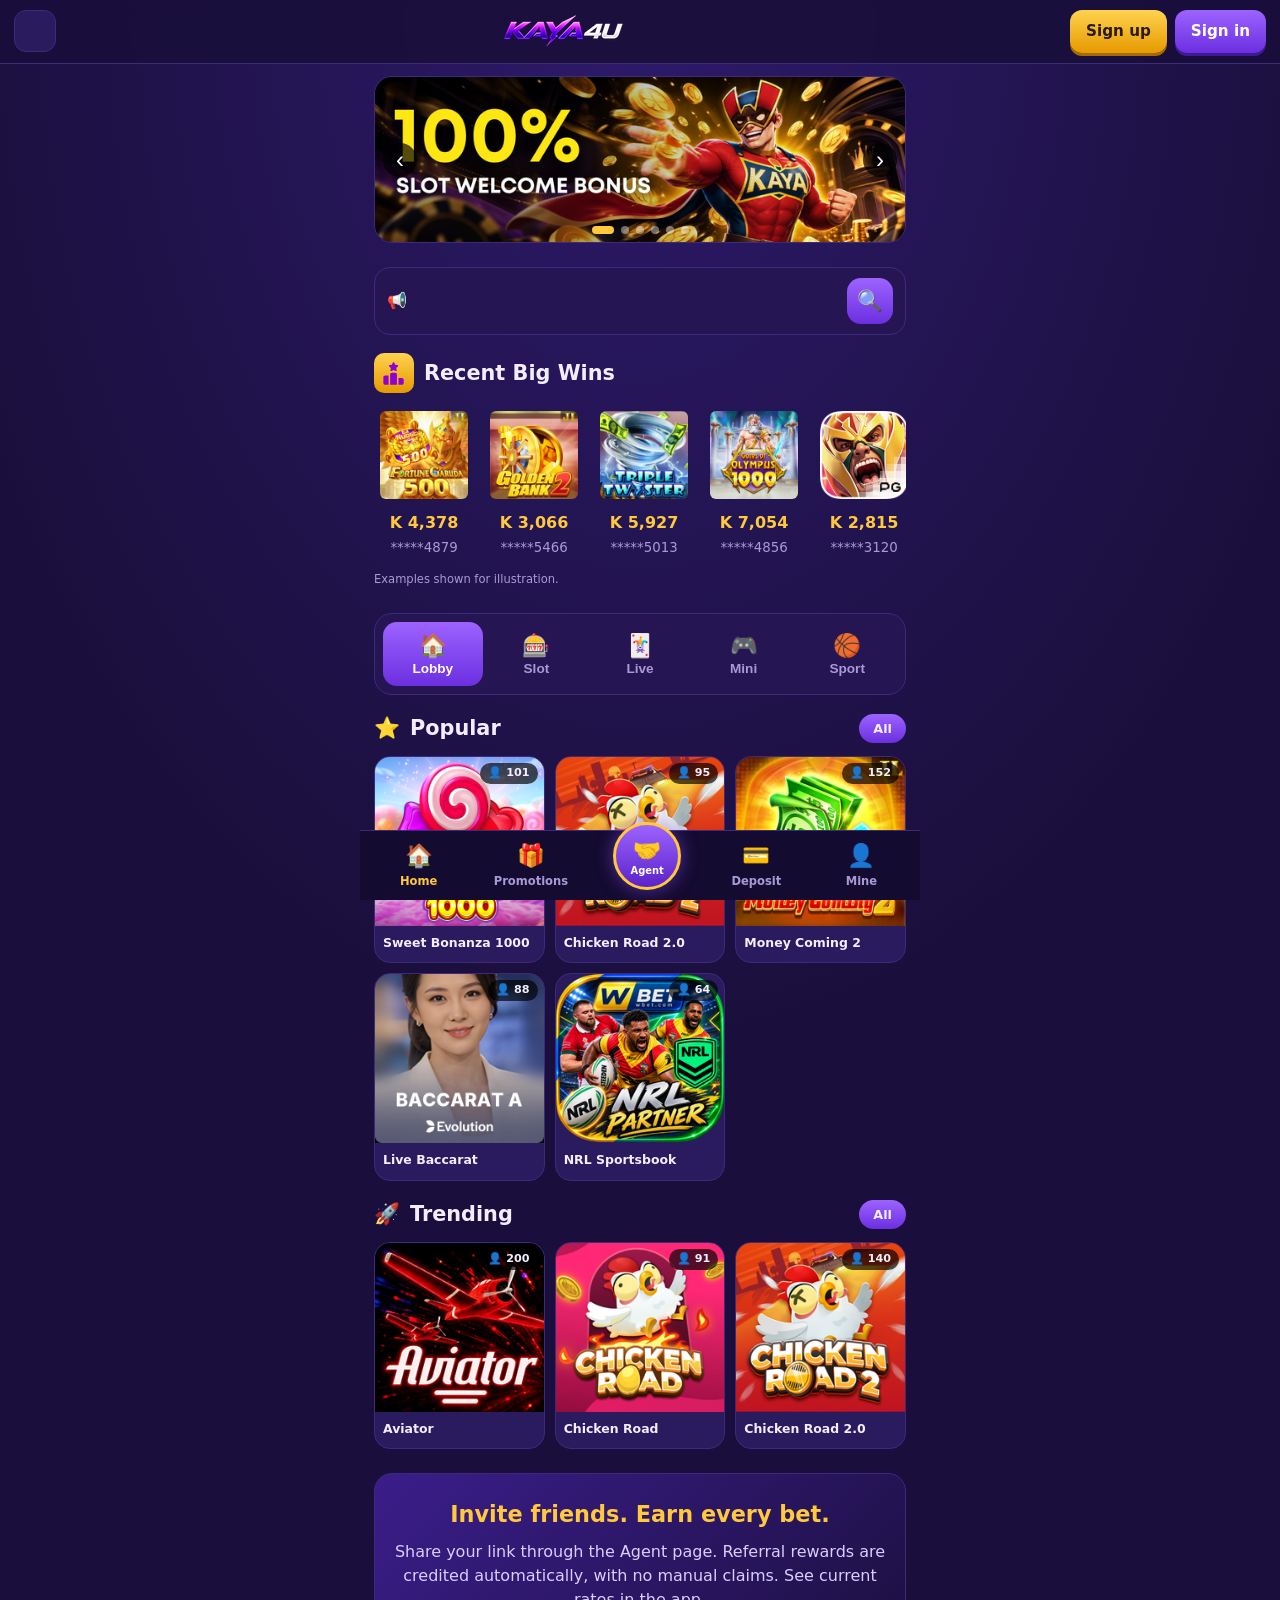
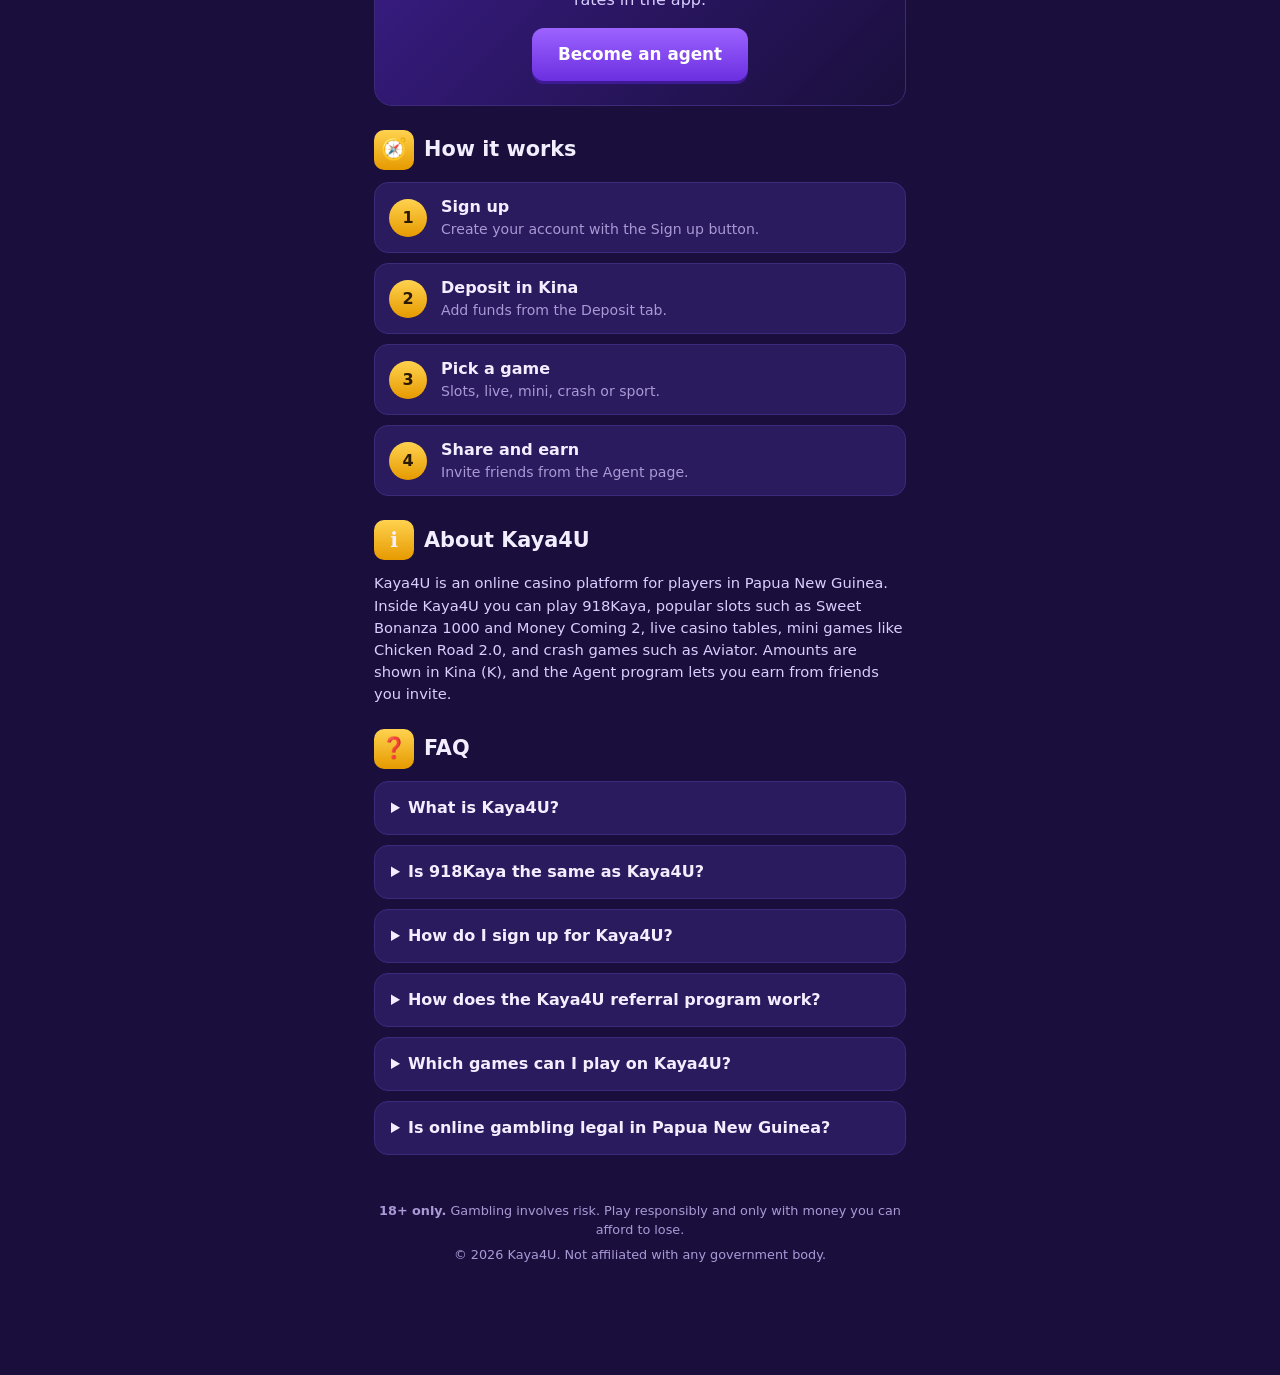
==== index.html @ 08c1caa0 "Set production domain and real sign-up/sign-in links Co-Authored-By: Claude Sonnet 5.5 <noreply@anth" ====
<!DOCTYPE html>
<html lang="en">
<head>
<meta charset="utf-8">
<meta name="viewport" content="width=device-width, initial-scale=1">
<title>Kaya4U PNG Online Casino | 918Kaya, Slots &amp; Casino Games</title>
<meta name="description" content="Kaya4U is an online casino platform for Papua New Guinea players. Play 918Kaya, slots, live casino, mini and crash games in Kina (K). Sign up in minutes and earn from referrals.">
<meta name="keywords" content="Kaya4U, Papua New Guinea online casino, PNG casino, online slots PNG, Kina casino, Aviator, Chicken Road">
<meta name="robots" content="index, follow, max-image-preview:large">
<meta name="theme-color" content="#1a0f3c">
<link rel="canonical" href="https://www.kaya4u.app/">
<link rel="icon" href="images/favicon.svg" type="image/svg+xml">

<meta property="og:type" content="website">
<meta property="og:site_name" content="Kaya4U">
<meta property="og:title" content="Kaya4U PNG Online Casino | 918Kaya, Slots &amp; Casino Games">
<meta property="og:description" content="Slots, live casino, mini and crash games in Kina. Sign up in minutes.">
<meta property="og:url" content="https://www.kaya4u.app/">
<meta property="og:image" content="https://www.kaya4u.app/images/og.png">
<meta name="twitter:card" content="summary_large_image">

<link rel="preload" href="css/style.css" as="style">
<link rel="stylesheet" href="css/style.css">

<script type="application/ld+json">
{
  "@context": "https://schema.org",
  "@graph": [
    {
      "@type": "Organization",
      "@id": "https://www.kaya4u.app/#org",
      "name": "Kaya4U",
      "url": "https://www.kaya4u.app/",
      "logo": "https://www.kaya4u.app/images/logo.png"
    },
    {
      "@type": "WebSite",
      "@id": "https://www.kaya4u.app/#website",
      "url": "https://www.kaya4u.app/",
      "name": "Kaya4U",
      "inLanguage": "en-PG",
      "publisher": { "@id": "https://www.kaya4u.app/#org" }
    },
    {
      "@type": "FAQPage",
      "mainEntity": [
        {
          "@type": "Question",
          "name": "What is Kaya4U?",
          "acceptedAnswer": { "@type": "Answer", "text": "Kaya4U is an online casino for players in Papua New Guinea, with slots, live casino, mini games and crash games, with amounts shown in Kina (K)." }
        },
        {
          "@type": "Question",
          "name": "Is 918Kaya the same as Kaya4U?",
          "acceptedAnswer": { "@type": "Answer", "text": "No. Kaya4U is the platform, and 918Kaya is one of the games you can play inside it, alongside slots, live casino, mini games and crash games." }
        },
        {
          "@type": "Question",
          "name": "How do I sign up for Kaya4U?",
          "acceptedAnswer": { "@type": "Answer", "text": "Tap the Sign up button, complete the short registration form and log in. You can then browse the lobby and start playing." }
        },
        {
          "@type": "Question",
          "name": "How does the Kaya4U referral program work?",
          "acceptedAnswer": { "@type": "Answer", "text": "Kaya4U's Agent program credits you a percentage of your friends' bets automatically. Check the Agent page in the app for the current rates." }
        },
        {
          "@type": "Question",
          "name": "Which games can I play on Kaya4U?",
          "acceptedAnswer": { "@type": "Answer", "text": "Popular titles include Sweet Bonanza 1000, Chicken Road 2.0, Money Coming 2 and Aviator, plus live casino, mini games and sports." }
        },
        {
          "@type": "Question",
          "name": "Is online gambling legal in Papua New Guinea?",
          "acceptedAnswer": { "@type": "Answer", "text": "Papua New Guinea has no domestic licensing regime for online casinos. Check your local rules, you must be 18 or over, and gamble responsibly." }
        }
      ]
    }
  ]
}
</script>
</head>
<body>

<header class="topbar">
  <button class="menu-btn" id="menu-btn" aria-label="Open menu" aria-expanded="false" aria-controls="nav">
    <span></span><span></span><span></span>
  </button>
  <a class="logo" href="/" aria-label="Kaya4U home"><img src="images/logo.png" alt="Kaya4U" width="120" height="32"></a>
  <div class="auth">
    <a class="btn btn-gold" href="https://kaya4u.com/register" rel="nofollow noopener" data-cta="signup-header">Sign up</a>
    <a class="btn btn-purple" href="https://kaya4u.com/login" rel="nofollow noopener" data-cta="login-header">Sign in</a>
  </div>
  <nav class="nav" id="nav" hidden>
    <a href="#games">Games</a>
    <a href="#wins">Big wins</a>
    <a href="#how">How it works</a>
    <a href="#agent">Agent</a>
    <a href="#faq">FAQ</a>
  </nav>
</header>

<main class="wrap">

  <section class="slider" id="slider" aria-roledescription="carousel" aria-label="Promotions">
    <div class="slides" id="slides">
      <a class="slide" href="https://kaya4u.com/register" rel="nofollow noopener" data-cta="banner-welcome" aria-roledescription="slide"><img src="images/banners/slot-welcome-bonus.png" alt="100% slot welcome bonus" width="640" height="200"></a>
      <a class="slide" href="https://kaya4u.com/register" rel="nofollow noopener" data-cta="banner-referral" aria-roledescription="slide"><img src="images/banners/they-play-you-earn.png" alt="They play, you earn: 1% from your friends plus 0.5% from their friends" width="640" height="200" loading="lazy"></a>
      <a class="slide" href="https://kaya4u.com/register" rel="nofollow noopener" data-cta="banner-leaderboard" aria-roledescription="slide"><img src="images/banners/referral-leaderboard.png" alt="Top referral leaderboard, win up to K8,888" width="640" height="200" loading="lazy"></a>
      <a class="slide" href="https://kaya4u.com/register" rel="nofollow noopener" data-cta="banner-vip-salary" aria-roledescription="slide"><img src="images/banners/vip-salary.png" alt="VIP monthly salary up to K4,800" width="640" height="200" loading="lazy"></a>
      <a class="slide" href="https://kaya4u.com/register" rel="nofollow noopener" data-cta="banner-daily" aria-roledescription="slide"><img src="images/banners/daily-bet-challenge.png" alt="Daily bet challenge, cash rewards up to K75" width="640" height="200" loading="lazy"></a>
      <a class="slide" href="https://kaya4u.com/register" rel="nofollow noopener" data-cta="banner-vip-levelup" aria-roledescription="slide"><img src="images/banners/vip-level-up-bonus.png" alt="VIP level-up bonus up to K8,000" width="640" height="200" loading="lazy"></a>
    </div>
    <button class="sl-btn prev" id="sl-prev" aria-label="Previous slide">‹</button>
    <button class="sl-btn next" id="sl-next" aria-label="Next slide">›</button>
    <div class="dots" id="dots"></div>
  </section>

  <div class="intro sr-only">
    <h1 id="h1">Kaya4U: Papua New Guinea Online Casino</h1>
    <p>Slots, live casino, mini and crash games, all in Kina. Invite friends and earn from their bets automatically.</p>
  </div>

  <div class="ticker" role="status" aria-live="off">
    <span class="ticker-ico" aria-hidden="true">📢</span>
    <div class="ticker-track"><span>LAUNCH SPECIAL: REGISTER NOW &nbsp;•&nbsp; PLAY SLOTS, LIVE &amp; CRASH GAMES IN KINA &nbsp;•&nbsp; INVITE FRIENDS AND EARN &nbsp;•&nbsp;</span></div>
    <a class="search-btn" href="#games" aria-label="Browse games">🔍</a>
  </div>

  <section id="wins" aria-labelledby="wins-h">
    <h2 id="wins-h" class="sec-title"><span class="sec-ico"><img src="images/icon-wins.svg" alt="" width="26" height="26"></span> Recent Big Wins</h2>
    <div class="wins-wrap"><ul class="wins" id="wins-list">
      <li class="win"><img class="tile" src="images/games/fortune-garuda-500.png" alt="Fortune Garuda 500 slot" width="100" height="100" loading="lazy"><strong>K 4,378</strong><small>*****4879</small></li>
      <li class="win"><img class="tile" src="images/games/golden-bank-2.png" alt="Golden Bank 2 slot" width="100" height="100" loading="lazy"><strong>K 3,066</strong><small>*****5466</small></li>
      <li class="win"><img class="tile" src="images/games/triple-twister.png" alt="Triple Twister slot" width="100" height="100" loading="lazy"><strong>K 5,927</strong><small>*****5013</small></li>
      <li class="win"><img class="tile" src="images/games/gates-of-olympus-1000.png" alt="Gates of Olympus 1000 slot" width="100" height="100" loading="lazy"><strong>K 7,054</strong><small>*****4856</small></li>
      <li class="win"><img class="tile" src="images/games/pg-warrior.png" alt="PG Soft slot game" width="100" height="100" loading="lazy"><strong>K 2,815</strong><small>*****3120</small></li>
      <li class="win"><img class="tile" src="images/games/lucy.png" alt="Lucy slot game" width="100" height="100" loading="lazy"><strong>K 6,240</strong><small>*****7741</small></li>
      <li class="win"><img class="tile" src="images/games/pg-champion.png" alt="PG Soft champion slot game" width="100" height="100" loading="lazy"><strong>K 3,590</strong><small>*****2208</small></li>
      <li class="win"><img class="tile" src="images/games/lucky-elephant.png" alt="Lucky Elephant slot" width="100" height="100" loading="lazy"><strong>K 8,112</strong><small>*****6395</small></li>
      <li class="win"><img class="tile" src="images/games/zeus.jpg" alt="Ze Zeus slot" width="100" height="100" loading="lazy"><strong>K 4,967</strong><small>*****1584</small></li>
    </ul></div>
    <p class="note">Examples shown for illustration.</p>
  </section>

  <section id="games" aria-labelledby="games-h">
    <h2 id="games-h" class="sr-only">Casino games</h2>
    <div class="tabs" role="tablist" aria-label="Game categories">
      <button class="tab active" role="tab" aria-selected="true" data-cat="all"><i>🏠</i>Lobby</button>
      <button class="tab" role="tab" aria-selected="false" data-cat="slot"><i>🎰</i>Slot</button>
      <button class="tab" role="tab" aria-selected="false" data-cat="live"><i>🃏</i>Live</button>
      <button class="tab" role="tab" aria-selected="false" data-cat="mini"><i>🎮</i>Mini</button>
      <button class="tab" role="tab" aria-selected="false" data-cat="sport"><i>🏀</i>Sport</button>
    </div>

    <h3 class="sec-title"><span class="sec-ico">⭐</span> Popular <a class="pill" href="https://kaya4u.com/register" rel="nofollow noopener">All</a></h3>
    <div class="cards">
      <article class="card" data-cat="slot"><div class="art"><img src="images/games/sweet-bonanza-1000.png" alt="Sweet Bonanza 1000 slot" width="200" height="200" loading="lazy"><em>👤 101</em></div><h4>Sweet Bonanza 1000</h4></article>
      <article class="card" data-cat="mini"><div class="art"><img src="images/games/chicken-road-2.png" alt="Chicken Road 2.0 game" width="200" height="200" loading="lazy"><em>👤 95</em></div><h4>Chicken Road 2.0</h4></article>
      <article class="card" data-cat="slot"><div class="art"><img src="images/games/money-coming-2.png" alt="Money Coming 2 slot" width="200" height="200" loading="lazy"><em>👤 152</em></div><h4>Money Coming 2</h4></article>
      <article class="card" data-cat="live"><div class="art"><img class="top" src="images/games/live-baccarat.webp" alt="Live Baccarat by Evolution" width="400" height="534" loading="lazy"><em>👤 88</em></div><h4>Live Baccarat</h4></article>
      <article class="card" data-cat="sport"><div class="art"><img src="images/games/nrl-partner.png" alt="NRL Partner sportsbook" width="200" height="200" loading="lazy"><em>👤 64</em></div><h4>NRL Sportsbook</h4></article>
    </div>

    <h3 class="sec-title"><span class="sec-ico">🚀</span> Trending <a class="pill" href="https://kaya4u.com/register" rel="nofollow noopener">All</a></h3>
    <div class="cards">
      <article class="card" data-cat="mini"><div class="art"><img src="images/games/aviator.png" alt="Aviator crash game" width="200" height="200" loading="lazy"><em>👤 200</em></div><h4>Aviator</h4></article>
      <article class="card" data-cat="mini"><div class="art"><img src="images/games/chicken-road.png" alt="Chicken Road game" width="200" height="200" loading="lazy"><em>👤 91</em></div><h4>Chicken Road</h4></article>
      <article class="card" data-cat="mini"><div class="art"><img src="images/games/chicken-road-2.png" alt="Chicken Road 2.0 game" width="200" height="200" loading="lazy"><em>👤 140</em></div><h4>Chicken Road 2.0</h4></article>
    </div>
  </section>

  <section id="agent" class="agent" aria-labelledby="agent-h">
    <h2 id="agent-h">Invite friends. Earn every bet.</h2>
    <p>Share your link through the Agent page. Referral rewards are credited automatically, with no manual claims. See current rates in the app.</p>
    <a class="btn btn-purple btn-lg" href="https://kaya4u.com/register" rel="nofollow noopener" data-cta="signup-agent">Become an agent</a>
  </section>

  <section id="how" aria-labelledby="how-h">
    <h2 id="how-h" class="sec-title"><span class="sec-ico">🧭</span> How it works</h2>
    <ol class="steps">
      <li><span>1</span><div><h3>Sign up</h3><p>Create your account with the Sign up button.</p></div></li>
      <li><span>2</span><div><h3>Deposit in Kina</h3><p>Add funds from the Deposit tab.</p></div></li>
      <li><span>3</span><div><h3>Pick a game</h3><p>Slots, live, mini, crash or sport.</p></div></li>
      <li><span>4</span><div><h3>Share and earn</h3><p>Invite friends from the Agent page.</p></div></li>
    </ol>
  </section>

  <section id="about" aria-labelledby="about-h">
    <h2 id="about-h" class="sec-title"><span class="sec-ico">ℹ️</span> About Kaya4U</h2>
    <p class="about">Kaya4U is an online casino platform for players in Papua New Guinea. Inside Kaya4U you can play 918Kaya, popular slots such as Sweet Bonanza 1000 and Money Coming 2, live casino tables, mini games like Chicken Road 2.0, and crash games such as Aviator. Amounts are shown in Kina (K), and the Agent program lets you earn from friends you invite.</p>
  </section>

  <section id="faq" aria-labelledby="faq-h">
    <h2 id="faq-h" class="sec-title"><span class="sec-ico">❓</span> FAQ</h2>
    <details><summary>What is Kaya4U?</summary><p>Kaya4U is an online casino for players in Papua New Guinea, with slots, live casino, mini games and crash games, with amounts shown in Kina (K).</p></details>
    <details><summary>Is 918Kaya the same as Kaya4U?</summary><p>No. Kaya4U is the platform, and 918Kaya is one of the games you can play inside it, alongside slots, live casino, mini games and crash games.</p></details>
    <details><summary>How do I sign up for Kaya4U?</summary><p>Tap the Sign up button, complete the short registration form and log in. You can then browse the lobby and start playing.</p></details>
    <details><summary>How does the Kaya4U referral program work?</summary><p>Kaya4U's Agent program credits you a percentage of your friends' bets automatically. Check the Agent page in the app for the current rates.</p></details>
    <details><summary>Which games can I play on Kaya4U?</summary><p>Popular titles include Sweet Bonanza 1000, Chicken Road 2.0, Money Coming 2 and Aviator, plus live casino, mini games and sports.</p></details>
    <details><summary>Is online gambling legal in Papua New Guinea?</summary><p>Papua New Guinea has no domestic licensing regime for online casinos. Check your local rules, you must be 18 or over, and gamble responsibly.</p></details>
  </section>

</main>

<footer class="footer">
  <p><strong>18+ only.</strong> Gambling involves risk. Play responsibly and only with money you can afford to lose.</p>
  <p>&copy; <span id="yr">2026</span> Kaya4U. Not affiliated with any government body.</p>
</footer>

<nav class="tabbar" aria-label="Quick links">
  <a href="#games" class="on"><i>🏠</i>Home</a>
  <a href="#agent"><i>🎁</i>Promotions</a>
  <a class="fab" href="#agent" aria-label="Agent"><i>🤝</i><span>Agent</span></a>
  <a href="https://kaya4u.com/register" rel="nofollow noopener"><i>💳</i>Deposit</a>
  <a href="https://kaya4u.com/login" rel="nofollow noopener"><i>👤</i>Mine</a>
</nav>

<script src="js/main.js" defer></script>
</body>
</html>
---- css/style.css ----
:root{--bg:#1a0f3c;--bg2:#251553;--card:#2a1a5e;--line:#3d2a7a;--gold:#ffc83d;--purple:#8a4dff;--text:#f3eeff;--mute:#a99ad6}
*{box-sizing:border-box;margin:0;padding:0}
html{scroll-behavior:smooth;scroll-padding-top:70px}
body{background:radial-gradient(120% 60% at 50% 0,#2d1a6b,var(--bg) 60%);color:var(--text);font:16px/1.5 system-ui,-apple-system,"Segoe UI",Roboto,sans-serif;padding-bottom:84px;min-height:100vh}
a{color:inherit;text-decoration:none}
ul,ol{list-style:none}
.sr-only{position:absolute;width:1px;height:1px;overflow:hidden;clip:rect(0 0 0 0)}
.wrap{max-width:560px;margin:0 auto;padding:12px 14px}

/* header */
.topbar{position:sticky;top:0;z-index:20;display:flex;align-items:center;justify-content:space-between;gap:10px;padding:10px 14px;background:rgba(26,15,60,.95);backdrop-filter:blur(8px);border-bottom:1px solid var(--line)}
.menu-btn{width:42px;height:42px;border-radius:12px;border:1px solid var(--line);background:var(--card);display:flex;flex-direction:column;justify-content:center;gap:5px;padding:0 10px;cursor:pointer}
.menu-btn span{height:2px;background:var(--text);border-radius:2px}
.logo{font-weight:900;font-size:1.5rem;font-style:italic;letter-spacing:.5px;color:#c9a6ff}
.logo img{display:block;height:32px;width:auto}
.auth{display:flex;gap:8px}
.nav{position:absolute;top:100%;left:0;right:0;background:var(--bg2);border-bottom:1px solid var(--line);display:flex;flex-direction:column}
.nav[hidden]{display:none}
.nav a{padding:14px 20px;border-top:1px solid var(--line)}

/* buttons */
.btn{display:inline-block;border:0;border-radius:12px;padding:10px 16px;font-weight:800;font-size:.95rem;cursor:pointer;color:#fff;text-align:center}
.btn-gold{background:linear-gradient(#ffd24f,#e69a00);color:#2b1a00;box-shadow:0 3px 0 #a56b00}
.btn-purple{background:linear-gradient(#9d63ff,#6b2fe0);box-shadow:0 3px 0 #3f1a96}
.btn-lg{padding:14px 26px;font-size:1.05rem}

/* hero */
.slider{position:relative;border-radius:18px;border:1px solid var(--line);overflow:hidden}
.slides{display:flex;overflow-x:auto;scroll-snap-type:x mandatory;scrollbar-width:none}
.slides::-webkit-scrollbar{display:none}
.slide{display:block;flex:0 0 100%;scroll-snap-align:start;aspect-ratio:16/5}
.slide img{display:block;width:100%;height:100%;object-fit:cover}
.slider.single .sl-btn,.slider.single .dots{display:none}
.intro{margin:16px 2px 4px}
.intro h1{font-size:1.25rem;margin:0 0 4px}
.intro p{color:var(--mute);font-size:.9rem}
.s2{background:linear-gradient(120deg,#2a0b4d,#a0267a 65%,#ff6a3d)}
.s3{background:linear-gradient(120deg,#0b1a3d,#1f5fc0 60%,#3bb5ff)}
.slide h2{font-size:1.6rem;line-height:1.15;margin:6px 0 8px}
.sl-btn{position:absolute;top:50%;transform:translateY(-50%);width:34px;height:34px;border:0;border-radius:50%;background:#000a;color:#fff;font-size:1.5rem;line-height:1;cursor:pointer;z-index:2}
.prev{left:8px}.next{right:8px}
.dots{position:absolute;bottom:8px;left:0;right:0;display:flex;justify-content:center;gap:7px;z-index:2}
.dots button{width:8px;height:8px;border:0;border-radius:99px;background:#fff6;padding:0;cursor:pointer;transition:width .2s}
.dots button.on{width:22px;background:var(--gold)}
.hero-copy{position:relative;z-index:1;padding:22px 20px;max-width:75%}
.eyebrow{color:var(--gold);font-weight:900;text-transform:uppercase;letter-spacing:.06em;font-size:.85rem}
h1{font-size:1.6rem;line-height:1.15;margin:6px 0 8px}
.hero p:not(.eyebrow){color:#e2d8ff;font-size:.92rem;margin-bottom:14px}
.hero-art .chip{position:absolute;font-size:3.2rem;filter:drop-shadow(0 6px 10px #0008)}
.c1{right:14px;top:14px;font-size:4rem!important}.c2{right:70px;bottom:14px}.c3{right:10px;bottom:20px;font-size:2.4rem!important}

/* ticker */
.ticker{display:flex;align-items:center;gap:10px;margin:14px 0;padding:10px 12px;border:1px solid var(--line);border-radius:16px;background:var(--bg2)}
.ticker-track{flex:1;overflow:hidden;white-space:nowrap;color:var(--mute);font-size:.85rem;font-weight:600}
.ticker-track span{display:inline-block;padding-left:100%;animation:tick 22s linear infinite}
@keyframes tick{to{transform:translateX(-100%)}}
.search-btn{width:46px;height:46px;border-radius:14px;background:linear-gradient(#9d63ff,#6b2fe0);display:grid;place-items:center;font-size:1.3rem}

/* sections */
section{margin-bottom:24px}
.sec-title{display:flex;align-items:center;gap:10px;font-size:1.3rem;margin:18px 0 12px}
.sec-ico{display:grid;place-items:center;width:40px;height:40px;border-radius:10px;background:linear-gradient(#ffd24f,#e69a00);font-size:1.3rem}
h3.sec-title .sec-ico{background:none;width:auto;height:auto}
.pill{margin-left:auto;font-size:.8rem;font-weight:800;padding:5px 14px;border-radius:99px;background:linear-gradient(#9d63ff,#6b2fe0)}
.note{color:var(--mute);font-size:.72rem;margin-top:6px}

/* wins */
.wins-wrap{overflow:hidden}
.wins{display:flex;gap:10px;width:max-content;padding-bottom:6px;animation:wins-scroll 40s linear infinite}
.wins-wrap:hover .wins{animation-play-state:paused}
@keyframes wins-scroll{to{transform:translateX(calc(-50% - 5px))}}
@media(prefers-reduced-motion:reduce){.wins-wrap{overflow-x:auto}.wins{animation:none}}
.win{flex:0 0 100px;scroll-snap-align:start;text-align:center}
.win strong{display:block;color:var(--gold);margin-top:6px}
.win small{color:var(--mute)}
img.tile{display:block;width:100px;object-fit:cover}
.tile{height:100px;border-radius:12px;display:grid;place-items:center;padding:6px;font-weight:900;font-size:.8rem;text-shadow:0 2px 4px #000a}
.t-pink{background:linear-gradient(135deg,#ff6fb5,#8b2cff)}
.t-blue{background:linear-gradient(135deg,#1c8cff,#0b52b8)}
.t-dark{background:linear-gradient(135deg,#3a0d0d,#0b0b14)}
.t-gold{background:linear-gradient(135deg,#ffcf5a,#6f3bd4)}

/* tabs */
.tabs{display:flex;gap:4px;padding:8px;border:1px solid var(--line);border-radius:18px;background:var(--bg2);overflow-x:auto}
.tab{flex:1;min-width:60px;border:0;border-radius:14px;background:none;color:var(--mute);padding:10px 4px;font-weight:700;font-size:.85rem;cursor:pointer;display:flex;flex-direction:column;align-items:center;gap:2px}
.tab i{font-style:normal;font-size:1.4rem}
.tab.active{background:linear-gradient(#9d63ff,#6b2fe0);color:#fff}

/* cards */
.cards{display:grid;grid-template-columns:repeat(3,1fr);gap:10px}
.card{background:var(--card);border:1px solid var(--line);border-radius:16px;overflow:hidden;transition:transform .2s}
.card:hover{transform:translateY(-3px)}
.card[hidden]{display:none}
.art{position:relative;aspect-ratio:1/1;display:flex;align-items:flex-end;justify-content:center;padding:8px;text-align:center}
.art img{position:absolute;inset:0;width:100%;height:100%;object-fit:cover}
.art img.top{object-position:center bottom}
.art b{font-size:.95rem;line-height:1.1;text-shadow:0 2px 6px #000c}
.art em{position:absolute;top:6px;right:6px;font-style:normal;font-size:.7rem;font-weight:700;background:#000a;border-radius:99px;padding:2px 8px}
.card h4{font-size:.78rem;font-weight:600;padding:8px 8px 10px;white-space:nowrap;overflow:hidden;text-overflow:ellipsis}
.g-candy{background:linear-gradient(160deg,#ff8ad1,#7b5bff)}
.g-chick{background:linear-gradient(160deg,#ff7a3d,#b3171f)}
.g-chick2{background:linear-gradient(160deg,#ff5d8f,#c01a52)}
.g-money{background:linear-gradient(160deg,#4cd964,#0d7a3a)}
.g-live{background:linear-gradient(160deg,#c0392b,#2b0b18)}
.g-sport{background:linear-gradient(160deg,#2ecc71,#145a32)}
.g-avi{background:linear-gradient(160deg,#c0392b,#14060a)}

/* agent */
.agent{text-align:center;padding:24px 18px;border-radius:18px;border:1px solid var(--line);background:linear-gradient(135deg,#3b1d8a,#1a0f3c)}
.agent h2{font-size:1.4rem;color:var(--gold);margin-bottom:8px}
.agent p{color:#d9ceff;margin-bottom:16px}

/* steps / faq */
.steps li{display:flex;gap:14px;align-items:center;background:var(--card);border:1px solid var(--line);border-radius:14px;padding:12px 14px;margin-bottom:10px}
.steps span{flex:0 0 38px;height:38px;border-radius:50%;display:grid;place-items:center;font-weight:900;background:linear-gradient(#ffd24f,#e69a00);color:#2b1a00}
.steps h3{font-size:1rem}.steps p{color:var(--mute);font-size:.88rem}
details{background:var(--card);border:1px solid var(--line);border-radius:14px;margin-bottom:10px;padding:14px 16px}
summary{cursor:pointer;font-weight:700}
details p{color:#d9ceff;margin-top:10px;font-size:.92rem}

.about{color:#d9ceff;font-size:.92rem}
.footer{max-width:560px;margin:0 auto;padding:10px 14px 20px;text-align:center;color:var(--mute);font-size:.8rem}
.footer p{margin-bottom:6px}

/* bottom tab bar */
.tabbar{position:fixed;left:0;right:0;bottom:0;z-index:30;display:flex;justify-content:space-around;align-items:flex-end;max-width:560px;margin:0 auto;padding:8px 6px 10px;background:#140b30;border-top:1px solid var(--line)}
.tabbar a{display:flex;flex-direction:column;align-items:center;font-size:.72rem;font-weight:700;color:var(--mute);min-width:60px}
.tabbar i{font-style:normal;font-size:1.4rem}
.tabbar .on{color:var(--gold)}
.tabbar .fab{margin-top:-30px;width:68px;height:68px;border-radius:50%;justify-content:center;background:linear-gradient(#9d63ff,#5a22c9);border:3px solid var(--gold);color:#fff;box-shadow:0 0 18px #8a4dff88}
.tabbar .fab span{font-size:.62rem;margin-top:-2px}

@media(min-width:900px){body{background:radial-gradient(80% 50% at 50% 0,#2d1a6b,var(--bg) 70%)}}
@media(prefers-reduced-motion:reduce){.ticker-track span{animation:none;padding-left:0}html{scroll-behavior:auto}}
---- css/style.css ----
:root{--bg:#1a0f3c;--bg2:#251553;--card:#2a1a5e;--line:#3d2a7a;--gold:#ffc83d;--purple:#8a4dff;--text:#f3eeff;--mute:#a99ad6}
*{box-sizing:border-box;margin:0;padding:0}
html{scroll-behavior:smooth;scroll-padding-top:70px}
body{background:radial-gradient(120% 60% at 50% 0,#2d1a6b,var(--bg) 60%);color:var(--text);font:16px/1.5 system-ui,-apple-system,"Segoe UI",Roboto,sans-serif;padding-bottom:84px;min-height:100vh}
a{color:inherit;text-decoration:none}
ul,ol{list-style:none}
.sr-only{position:absolute;width:1px;height:1px;overflow:hidden;clip:rect(0 0 0 0)}
.wrap{max-width:560px;margin:0 auto;padding:12px 14px}

/* header */
.topbar{position:sticky;top:0;z-index:20;display:flex;align-items:center;justify-content:space-between;gap:10px;padding:10px 14px;background:rgba(26,15,60,.95);backdrop-filter:blur(8px);border-bottom:1px solid var(--line)}
.menu-btn{width:42px;height:42px;border-radius:12px;border:1px solid var(--line);background:var(--card);display:flex;flex-direction:column;justify-content:center;gap:5px;padding:0 10px;cursor:pointer}
.menu-btn span{height:2px;background:var(--text);border-radius:2px}
.logo{font-weight:900;font-size:1.5rem;font-style:italic;letter-spacing:.5px;color:#c9a6ff}
.logo img{display:block;height:32px;width:auto}
.auth{display:flex;gap:8px}
.nav{position:absolute;top:100%;left:0;right:0;background:var(--bg2);border-bottom:1px solid var(--line);display:flex;flex-direction:column}
.nav[hidden]{display:none}
.nav a{padding:14px 20px;border-top:1px solid var(--line)}

/* buttons */
.btn{display:inline-block;border:0;border-radius:12px;padding:10px 16px;font-weight:800;font-size:.95rem;cursor:pointer;color:#fff;text-align:center}
.btn-gold{background:linear-gradient(#ffd24f,#e69a00);color:#2b1a00;box-shadow:0 3px 0 #a56b00}
.btn-purple{background:linear-gradient(#9d63ff,#6b2fe0);box-shadow:0 3px 0 #3f1a96}
.btn-lg{padding:14px 26px;font-size:1.05rem}

/* hero */
.slider{position:relative;border-radius:18px;border:1px solid var(--line);overflow:hidden}
.slides{display:flex;overflow-x:auto;scroll-snap-type:x mandatory;scrollbar-width:none}
.slides::-webkit-scrollbar{display:none}
.slide{display:block;flex:0 0 100%;scroll-snap-align:start;aspect-ratio:16/5}
.slide img{display:block;width:100%;height:100%;object-fit:cover}
.slider.single .sl-btn,.slider.single .dots{display:none}
.intro{margin:16px 2px 4px}
.intro h1{font-size:1.25rem;margin:0 0 4px}
.intro p{color:var(--mute);font-size:.9rem}
.s2{background:linear-gradient(120deg,#2a0b4d,#a0267a 65%,#ff6a3d)}
.s3{background:linear-gradient(120deg,#0b1a3d,#1f5fc0 60%,#3bb5ff)}
.slide h2{font-size:1.6rem;line-height:1.15;margin:6px 0 8px}
.sl-btn{position:absolute;top:50%;transform:translateY(-50%);width:34px;height:34px;border:0;border-radius:50%;background:#000a;color:#fff;font-size:1.5rem;line-height:1;cursor:pointer;z-index:2}
.prev{left:8px}.next{right:8px}
.dots{position:absolute;bottom:8px;left:0;right:0;display:flex;justify-content:center;gap:7px;z-index:2}
.dots button{width:8px;height:8px;border:0;border-radius:99px;background:#fff6;padding:0;cursor:pointer;transition:width .2s}
.dots button.on{width:22px;background:var(--gold)}
.hero-copy{position:relative;z-index:1;padding:22px 20px;max-width:75%}
.eyebrow{color:var(--gold);font-weight:900;text-transform:uppercase;letter-spacing:.06em;font-size:.85rem}
h1{font-size:1.6rem;line-height:1.15;margin:6px 0 8px}
.hero p:not(.eyebrow){color:#e2d8ff;font-size:.92rem;margin-bottom:14px}
.hero-art .chip{position:absolute;font-size:3.2rem;filter:drop-shadow(0 6px 10px #0008)}
.c1{right:14px;top:14px;font-size:4rem!important}.c2{right:70px;bottom:14px}.c3{right:10px;bottom:20px;font-size:2.4rem!important}

/* ticker */
.ticker{display:flex;align-items:center;gap:10px;margin:14px 0;padding:10px 12px;border:1px solid var(--line);border-radius:16px;background:var(--bg2)}
.ticker-track{flex:1;overflow:hidden;white-space:nowrap;color:var(--mute);font-size:.85rem;font-weight:600}
.ticker-track span{display:inline-block;padding-left:100%;animation:tick 22s linear infinite}
@keyframes tick{to{transform:translateX(-100%)}}
.search-btn{width:46px;height:46px;border-radius:14px;background:linear-gradient(#9d63ff,#6b2fe0);display:grid;place-items:center;font-size:1.3rem}

/* sections */
section{margin-bottom:24px}
.sec-title{display:flex;align-items:center;gap:10px;font-size:1.3rem;margin:18px 0 12px}
.sec-ico{display:grid;place-items:center;width:40px;height:40px;border-radius:10px;background:linear-gradient(#ffd24f,#e69a00);font-size:1.3rem}
h3.sec-title .sec-ico{background:none;width:auto;height:auto}
.pill{margin-left:auto;font-size:.8rem;font-weight:800;padding:5px 14px;border-radius:99px;background:linear-gradient(#9d63ff,#6b2fe0)}
.note{color:var(--mute);font-size:.72rem;margin-top:6px}

/* wins */
.wins-wrap{overflow:hidden}
.wins{display:flex;gap:10px;width:max-content;padding-bottom:6px;animation:wins-scroll 40s linear infinite}
.wins-wrap:hover .wins{animation-play-state:paused}
@keyframes wins-scroll{to{transform:translateX(calc(-50% - 5px))}}
@media(prefers-reduced-motion:reduce){.wins-wrap{overflow-x:auto}.wins{animation:none}}
.win{flex:0 0 100px;scroll-snap-align:start;text-align:center}
.win strong{display:block;color:var(--gold);margin-top:6px}
.win small{color:var(--mute)}
img.tile{display:block;width:100px;object-fit:cover}
.tile{height:100px;border-radius:12px;display:grid;place-items:center;padding:6px;font-weight:900;font-size:.8rem;text-shadow:0 2px 4px #000a}
.t-pink{background:linear-gradient(135deg,#ff6fb5,#8b2cff)}
.t-blue{background:linear-gradient(135deg,#1c8cff,#0b52b8)}
.t-dark{background:linear-gradient(135deg,#3a0d0d,#0b0b14)}
.t-gold{background:linear-gradient(135deg,#ffcf5a,#6f3bd4)}

/* tabs */
.tabs{display:flex;gap:4px;padding:8px;border:1px solid var(--line);border-radius:18px;background:var(--bg2);overflow-x:auto}
.tab{flex:1;min-width:60px;border:0;border-radius:14px;background:none;color:var(--mute);padding:10px 4px;font-weight:700;font-size:.85rem;cursor:pointer;display:flex;flex-direction:column;align-items:center;gap:2px}
.tab i{font-style:normal;font-size:1.4rem}
.tab.active{background:linear-gradient(#9d63ff,#6b2fe0);color:#fff}

/* cards */
.cards{display:grid;grid-template-columns:repeat(3,1fr);gap:10px}
.card{background:var(--card);border:1px solid var(--line);border-radius:16px;overflow:hidden;transition:transform .2s}
.card:hover{transform:translateY(-3px)}
.card[hidden]{display:none}
.art{position:relative;aspect-ratio:1/1;display:flex;align-items:flex-end;justify-content:center;padding:8px;text-align:center}
.art img{position:absolute;inset:0;width:100%;height:100%;object-fit:cover}
.art img.top{object-position:center bottom}
.art b{font-size:.95rem;line-height:1.1;text-shadow:0 2px 6px #000c}
.art em{position:absolute;top:6px;right:6px;font-style:normal;font-size:.7rem;font-weight:700;background:#000a;border-radius:99px;padding:2px 8px}
.card h4{font-size:.78rem;font-weight:600;padding:8px 8px 10px;white-space:nowrap;overflow:hidden;text-overflow:ellipsis}
.g-candy{background:linear-gradient(160deg,#ff8ad1,#7b5bff)}
.g-chick{background:linear-gradient(160deg,#ff7a3d,#b3171f)}
.g-chick2{background:linear-gradient(160deg,#ff5d8f,#c01a52)}
.g-money{background:linear-gradient(160deg,#4cd964,#0d7a3a)}
.g-live{background:linear-gradient(160deg,#c0392b,#2b0b18)}
.g-sport{background:linear-gradient(160deg,#2ecc71,#145a32)}
.g-avi{background:linear-gradient(160deg,#c0392b,#14060a)}

/* agent */
.agent{text-align:center;padding:24px 18px;border-radius:18px;border:1px solid var(--line);background:linear-gradient(135deg,#3b1d8a,#1a0f3c)}
.agent h2{font-size:1.4rem;color:var(--gold);margin-bottom:8px}
.agent p{color:#d9ceff;margin-bottom:16px}

/* steps / faq */
.steps li{display:flex;gap:14px;align-items:center;background:var(--card);border:1px solid var(--line);border-radius:14px;padding:12px 14px;margin-bottom:10px}
.steps span{flex:0 0 38px;height:38px;border-radius:50%;display:grid;place-items:center;font-weight:900;background:linear-gradient(#ffd24f,#e69a00);color:#2b1a00}
.steps h3{font-size:1rem}.steps p{color:var(--mute);font-size:.88rem}
details{background:var(--card);border:1px solid var(--line);border-radius:14px;margin-bottom:10px;padding:14px 16px}
summary{cursor:pointer;font-weight:700}
details p{color:#d9ceff;margin-top:10px;font-size:.92rem}

.about{color:#d9ceff;font-size:.92rem}
.footer{max-width:560px;margin:0 auto;padding:10px 14px 20px;text-align:center;color:var(--mute);font-size:.8rem}
.footer p{margin-bottom:6px}

/* bottom tab bar */
.tabbar{position:fixed;left:0;right:0;bottom:0;z-index:30;display:flex;justify-content:space-around;align-items:flex-end;max-width:560px;margin:0 auto;padding:8px 6px 10px;background:#140b30;border-top:1px solid var(--line)}
.tabbar a{display:flex;flex-direction:column;align-items:center;font-size:.72rem;font-weight:700;color:var(--mute);min-width:60px}
.tabbar i{font-style:normal;font-size:1.4rem}
.tabbar .on{color:var(--gold)}
.tabbar .fab{margin-top:-30px;width:68px;height:68px;border-radius:50%;justify-content:center;background:linear-gradient(#9d63ff,#5a22c9);border:3px solid var(--gold);color:#fff;box-shadow:0 0 18px #8a4dff88}
.tabbar .fab span{font-size:.62rem;margin-top:-2px}

@media(min-width:900px){body{background:radial-gradient(80% 50% at 50% 0,#2d1a6b,var(--bg) 70%)}}
@media(prefers-reduced-motion:reduce){.ticker-track span{animation:none;padding-left:0}html{scroll-behavior:auto}}
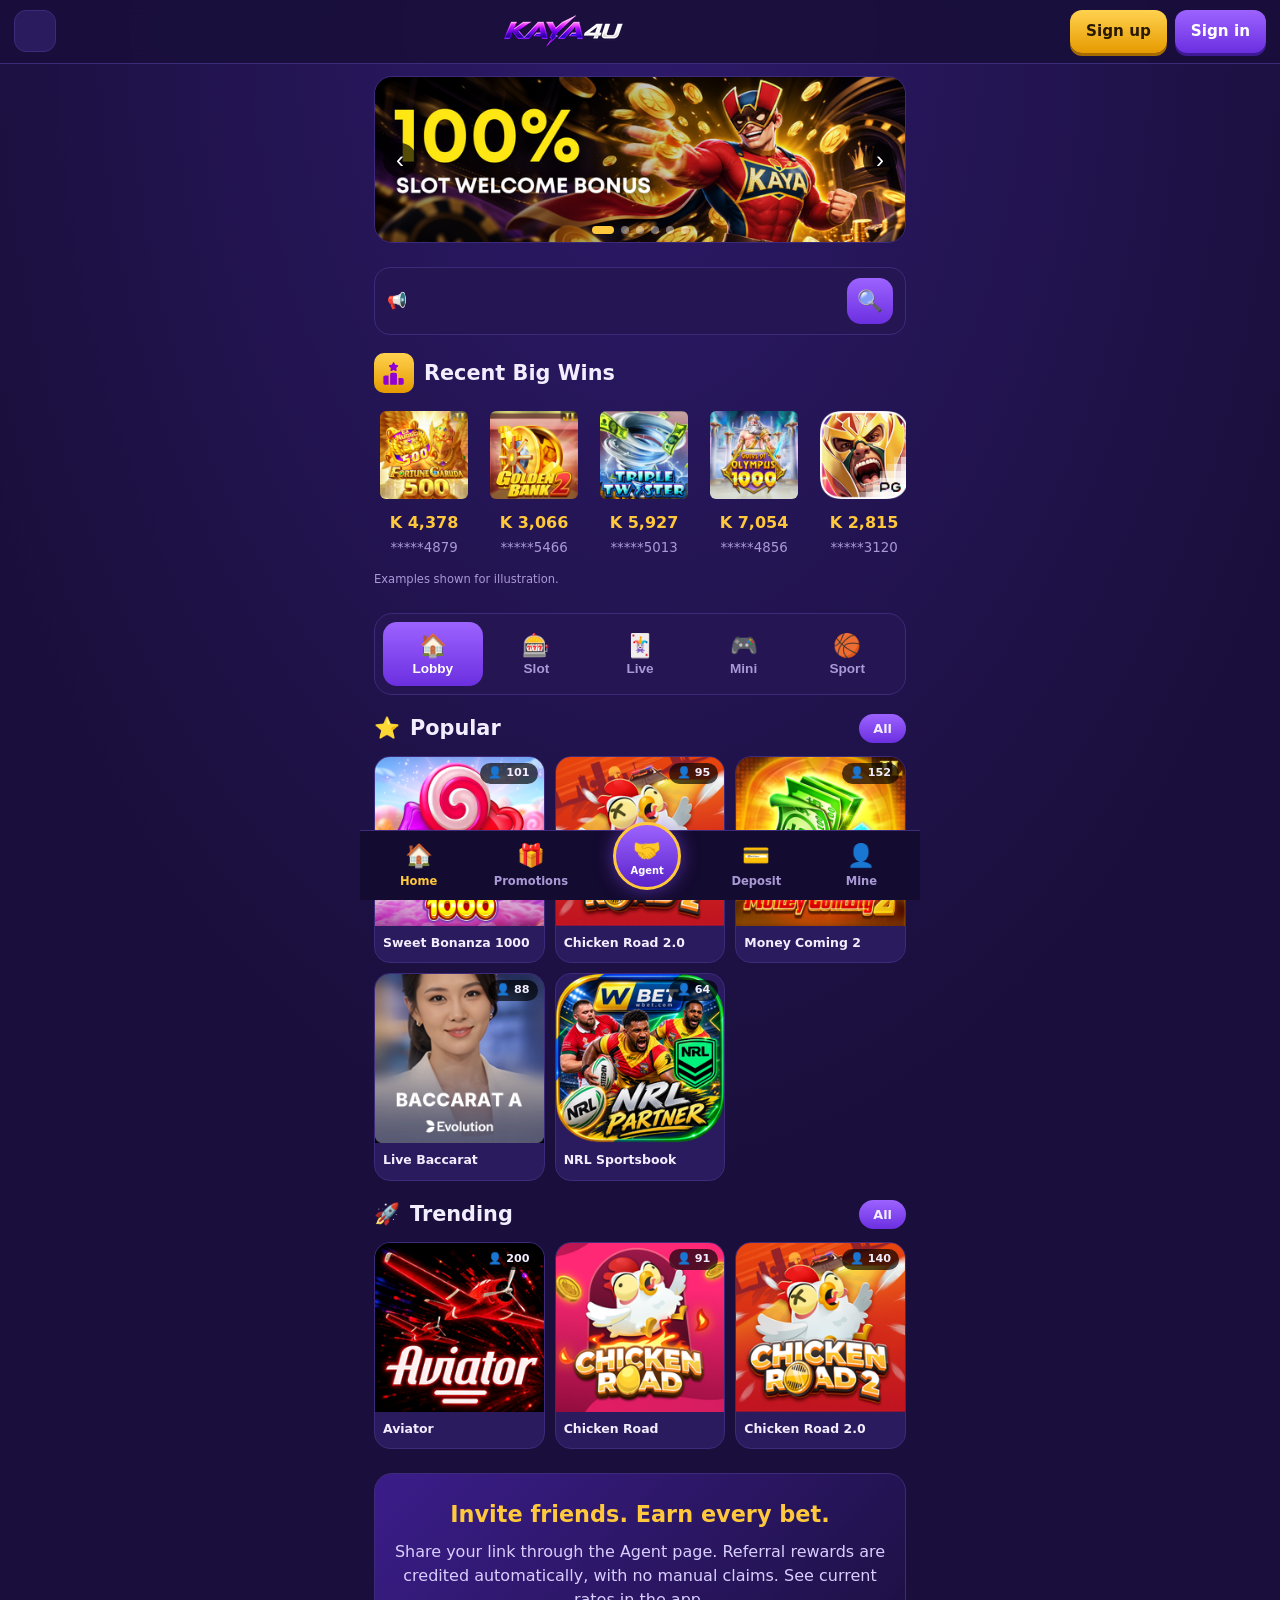
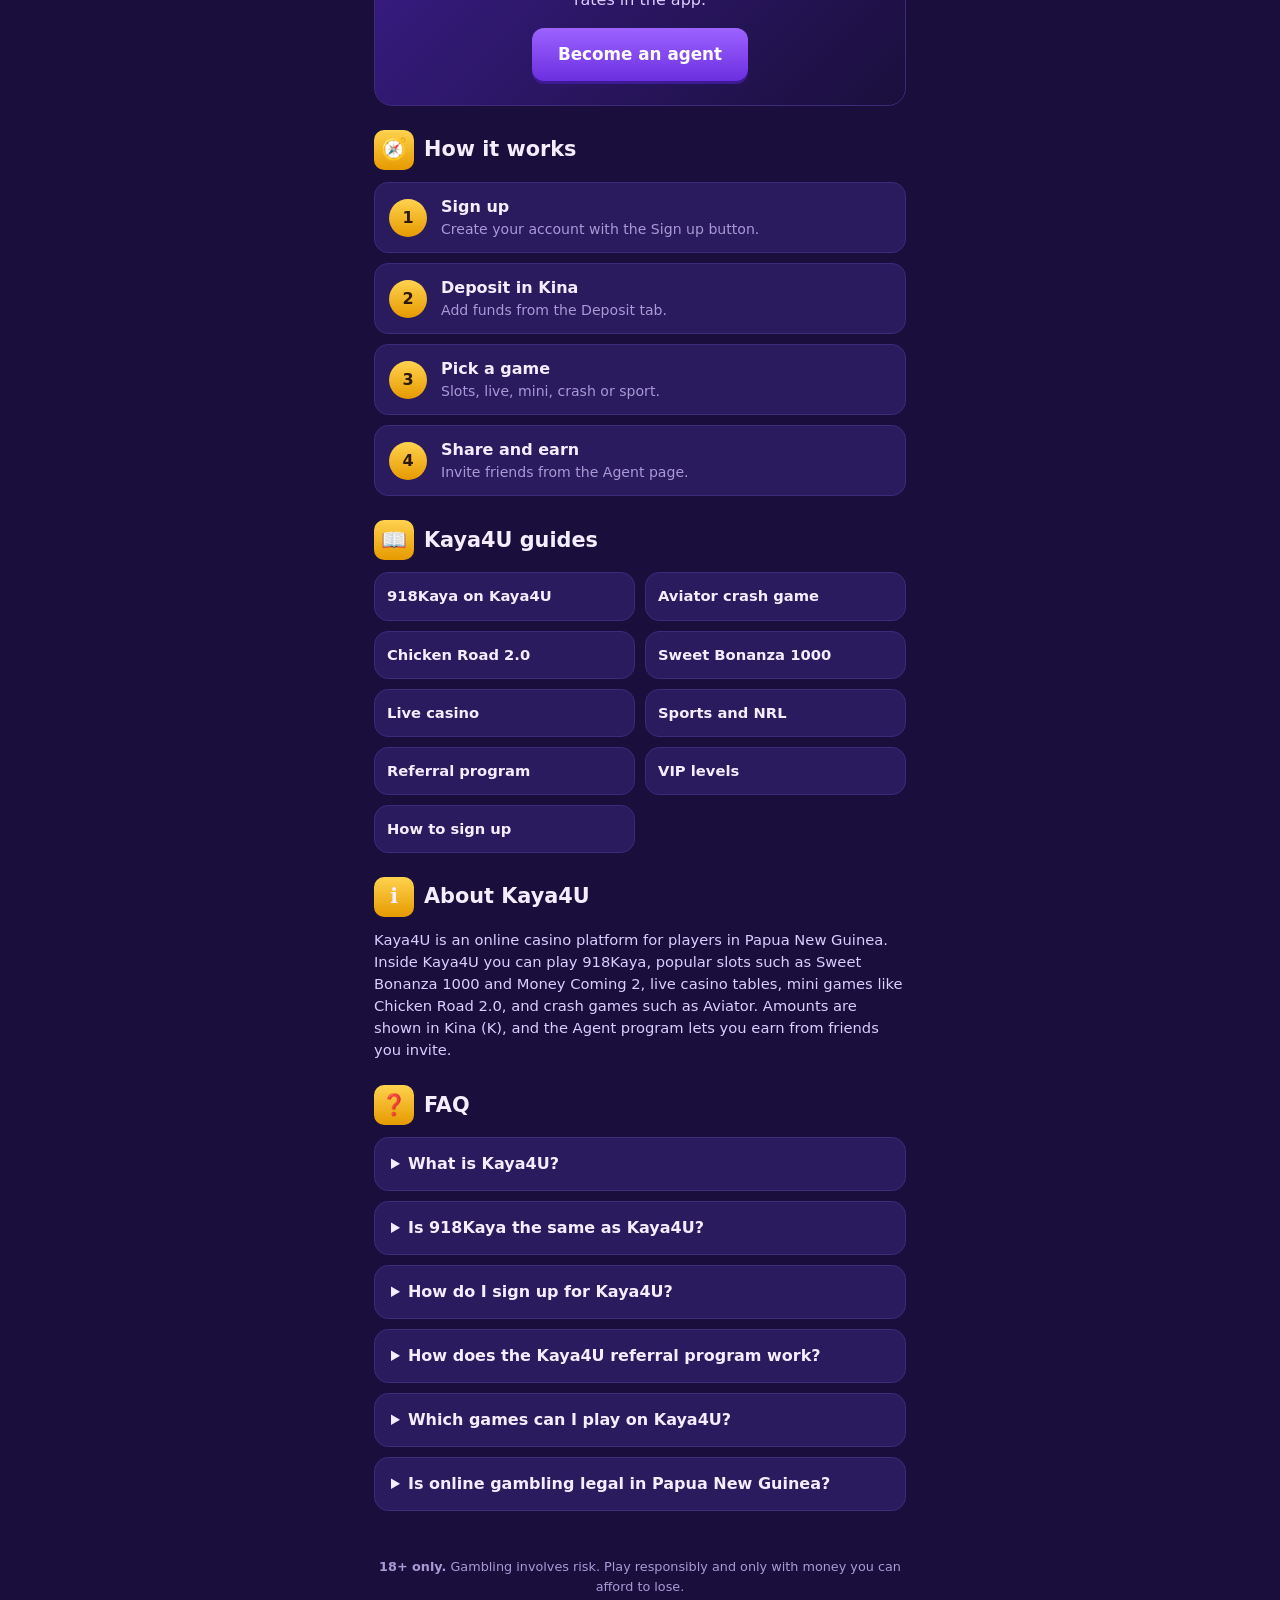
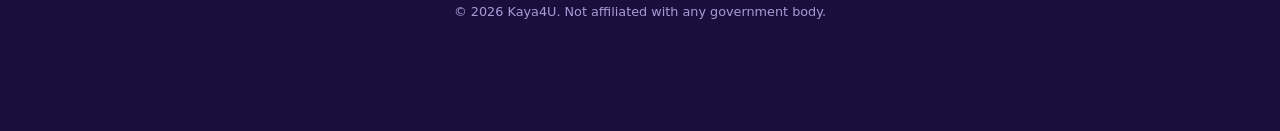
==== commit 4f1ba61d: "Add nine topic pages, guides section, sitemap and clean URLs Co-Authored-By: Claude Sonnet 5.5 <nore" ====
--- a/index.html
+++ b/index.html
@@ -89,7 +89,7 @@
   <a class="logo" href="/" aria-label="Kaya4U home"><img src="images/logo.png" alt="Kaya4U" width="120" height="32"></a>
   <div class="auth">
     <a class="btn btn-gold" href="https://kaya4u.com/register" rel="nofollow noopener" data-cta="signup-header">Sign up</a>
-    <a class="btn btn-purple" href="https://kaya4u.com/login" rel="nofollow noopener" data-cta="login-header">Sign in</a>
+    <a class="btn btn-purple" href="https://kaya4u.com/register" rel="nofollow noopener" data-cta="login-header">Sign in</a>
   </div>
   <nav class="nav" id="nav" hidden>
     <a href="#games">Games</a>
@@ -124,21 +124,21 @@
   <div class="ticker" role="status" aria-live="off">
     <span class="ticker-ico" aria-hidden="true">📢</span>
     <div class="ticker-track"><span>LAUNCH SPECIAL: REGISTER NOW &nbsp;•&nbsp; PLAY SLOTS, LIVE &amp; CRASH GAMES IN KINA &nbsp;•&nbsp; INVITE FRIENDS AND EARN &nbsp;•&nbsp;</span></div>
-    <a class="search-btn" href="#games" aria-label="Browse games">🔍</a>
+    <a class="search-btn" href="https://kaya4u.com/register" rel="nofollow noopener" aria-label="Browse games">🔍</a>
   </div>
 
   <section id="wins" aria-labelledby="wins-h">
     <h2 id="wins-h" class="sec-title"><span class="sec-ico"><img src="images/icon-wins.svg" alt="" width="26" height="26"></span> Recent Big Wins</h2>
     <div class="wins-wrap"><ul class="wins" id="wins-list">
-      <li class="win"><img class="tile" src="images/games/fortune-garuda-500.png" alt="Fortune Garuda 500 slot" width="100" height="100" loading="lazy"><strong>K 4,378</strong><small>*****4879</small></li>
-      <li class="win"><img class="tile" src="images/games/golden-bank-2.png" alt="Golden Bank 2 slot" width="100" height="100" loading="lazy"><strong>K 3,066</strong><small>*****5466</small></li>
-      <li class="win"><img class="tile" src="images/games/triple-twister.png" alt="Triple Twister slot" width="100" height="100" loading="lazy"><strong>K 5,927</strong><small>*****5013</small></li>
-      <li class="win"><img class="tile" src="images/games/gates-of-olympus-1000.png" alt="Gates of Olympus 1000 slot" width="100" height="100" loading="lazy"><strong>K 7,054</strong><small>*****4856</small></li>
-      <li class="win"><img class="tile" src="images/games/pg-warrior.png" alt="PG Soft slot game" width="100" height="100" loading="lazy"><strong>K 2,815</strong><small>*****3120</small></li>
-      <li class="win"><img class="tile" src="images/games/lucy.png" alt="Lucy slot game" width="100" height="100" loading="lazy"><strong>K 6,240</strong><small>*****7741</small></li>
-      <li class="win"><img class="tile" src="images/games/pg-champion.png" alt="PG Soft champion slot game" width="100" height="100" loading="lazy"><strong>K 3,590</strong><small>*****2208</small></li>
-      <li class="win"><img class="tile" src="images/games/lucky-elephant.png" alt="Lucky Elephant slot" width="100" height="100" loading="lazy"><strong>K 8,112</strong><small>*****6395</small></li>
-      <li class="win"><img class="tile" src="images/games/zeus.jpg" alt="Ze Zeus slot" width="100" height="100" loading="lazy"><strong>K 4,967</strong><small>*****1584</small></li>
+      <li class="win"><a href="https://kaya4u.com/register" rel="nofollow noopener"><img class="tile" src="images/games/fortune-garuda-500.png" alt="Fortune Garuda 500 slot" width="100" height="100" loading="lazy"><strong>K 4,378</strong><small>*****4879</small></a></li>
+      <li class="win"><a href="https://kaya4u.com/register" rel="nofollow noopener"><img class="tile" src="images/games/golden-bank-2.png" alt="Golden Bank 2 slot" width="100" height="100" loading="lazy"><strong>K 3,066</strong><small>*****5466</small></a></li>
+      <li class="win"><a href="https://kaya4u.com/register" rel="nofollow noopener"><img class="tile" src="images/games/triple-twister.png" alt="Triple Twister slot" width="100" height="100" loading="lazy"><strong>K 5,927</strong><small>*****5013</small></a></li>
+      <li class="win"><a href="https://kaya4u.com/register" rel="nofollow noopener"><img class="tile" src="images/games/gates-of-olympus-1000.png" alt="Gates of Olympus 1000 slot" width="100" height="100" loading="lazy"><strong>K 7,054</strong><small>*****4856</small></a></li>
+      <li class="win"><a href="https://kaya4u.com/register" rel="nofollow noopener"><img class="tile" src="images/games/pg-warrior.png" alt="PG Soft slot game" width="100" height="100" loading="lazy"><strong>K 2,815</strong><small>*****3120</small></a></li>
+      <li class="win"><a href="https://kaya4u.com/register" rel="nofollow noopener"><img class="tile" src="images/games/lucy.png" alt="Lucy slot game" width="100" height="100" loading="lazy"><strong>K 6,240</strong><small>*****7741</small></a></li>
+      <li class="win"><a href="https://kaya4u.com/register" rel="nofollow noopener"><img class="tile" src="images/games/pg-champion.png" alt="PG Soft champion slot game" width="100" height="100" loading="lazy"><strong>K 3,590</strong><small>*****2208</small></a></li>
+      <li class="win"><a href="https://kaya4u.com/register" rel="nofollow noopener"><img class="tile" src="images/games/lucky-elephant.png" alt="Lucky Elephant slot" width="100" height="100" loading="lazy"><strong>K 8,112</strong><small>*****6395</small></a></li>
+      <li class="win"><a href="https://kaya4u.com/register" rel="nofollow noopener"><img class="tile" src="images/games/zeus.jpg" alt="Ze Zeus slot" width="100" height="100" loading="lazy"><strong>K 4,967</strong><small>*****1584</small></a></li>
     </ul></div>
     <p class="note">Examples shown for illustration.</p>
   </section>
@@ -155,18 +155,18 @@
 
     <h3 class="sec-title"><span class="sec-ico">⭐</span> Popular <a class="pill" href="https://kaya4u.com/register" rel="nofollow noopener">All</a></h3>
     <div class="cards">
-      <article class="card" data-cat="slot"><div class="art"><img src="images/games/sweet-bonanza-1000.png" alt="Sweet Bonanza 1000 slot" width="200" height="200" loading="lazy"><em>👤 101</em></div><h4>Sweet Bonanza 1000</h4></article>
-      <article class="card" data-cat="mini"><div class="art"><img src="images/games/chicken-road-2.png" alt="Chicken Road 2.0 game" width="200" height="200" loading="lazy"><em>👤 95</em></div><h4>Chicken Road 2.0</h4></article>
-      <article class="card" data-cat="slot"><div class="art"><img src="images/games/money-coming-2.png" alt="Money Coming 2 slot" width="200" height="200" loading="lazy"><em>👤 152</em></div><h4>Money Coming 2</h4></article>
-      <article class="card" data-cat="live"><div class="art"><img class="top" src="images/games/live-baccarat.webp" alt="Live Baccarat by Evolution" width="400" height="534" loading="lazy"><em>👤 88</em></div><h4>Live Baccarat</h4></article>
-      <article class="card" data-cat="sport"><div class="art"><img src="images/games/nrl-partner.png" alt="NRL Partner sportsbook" width="200" height="200" loading="lazy"><em>👤 64</em></div><h4>NRL Sportsbook</h4></article>
+      <a class="card" href="https://kaya4u.com/register" rel="nofollow noopener" data-cat="slot"><div class="art"><img src="images/games/sweet-bonanza-1000.png" alt="Sweet Bonanza 1000 slot" width="200" height="200" loading="lazy"><em>👤 101</em></div><h4>Sweet Bonanza 1000</h4></a>
+      <a class="card" href="https://kaya4u.com/register" rel="nofollow noopener" data-cat="mini"><div class="art"><img src="images/games/chicken-road-2.png" alt="Chicken Road 2.0 game" width="200" height="200" loading="lazy"><em>👤 95</em></div><h4>Chicken Road 2.0</h4></a>
+      <a class="card" href="https://kaya4u.com/register" rel="nofollow noopener" data-cat="slot"><div class="art"><img src="images/games/money-coming-2.png" alt="Money Coming 2 slot" width="200" height="200" loading="lazy"><em>👤 152</em></div><h4>Money Coming 2</h4></a>
+      <a class="card" href="https://kaya4u.com/register" rel="nofollow noopener" data-cat="live"><div class="art"><img class="top" src="images/games/live-baccarat.webp" alt="Live Baccarat by Evolution" width="400" height="534" loading="lazy"><em>👤 88</em></div><h4>Live Baccarat</h4></a>
+      <a class="card" href="https://kaya4u.com/register" rel="nofollow noopener" data-cat="sport"><div class="art"><img src="images/games/nrl-partner.png" alt="NRL Partner sportsbook" width="200" height="200" loading="lazy"><em>👤 64</em></div><h4>NRL Sportsbook</h4></a>
     </div>
 
     <h3 class="sec-title"><span class="sec-ico">🚀</span> Trending <a class="pill" href="https://kaya4u.com/register" rel="nofollow noopener">All</a></h3>
     <div class="cards">
-      <article class="card" data-cat="mini"><div class="art"><img src="images/games/aviator.png" alt="Aviator crash game" width="200" height="200" loading="lazy"><em>👤 200</em></div><h4>Aviator</h4></article>
-      <article class="card" data-cat="mini"><div class="art"><img src="images/games/chicken-road.png" alt="Chicken Road game" width="200" height="200" loading="lazy"><em>👤 91</em></div><h4>Chicken Road</h4></article>
-      <article class="card" data-cat="mini"><div class="art"><img src="images/games/chicken-road-2.png" alt="Chicken Road 2.0 game" width="200" height="200" loading="lazy"><em>👤 140</em></div><h4>Chicken Road 2.0</h4></article>
+      <a class="card" href="https://kaya4u.com/register" rel="nofollow noopener" data-cat="mini"><div class="art"><img src="images/games/aviator.png" alt="Aviator crash game" width="200" height="200" loading="lazy"><em>👤 200</em></div><h4>Aviator</h4></a>
+      <a class="card" href="https://kaya4u.com/register" rel="nofollow noopener" data-cat="mini"><div class="art"><img src="images/games/chicken-road.png" alt="Chicken Road game" width="200" height="200" loading="lazy"><em>👤 91</em></div><h4>Chicken Road</h4></a>
+      <a class="card" href="https://kaya4u.com/register" rel="nofollow noopener" data-cat="mini"><div class="art"><img src="images/games/chicken-road-2.png" alt="Chicken Road 2.0 game" width="200" height="200" loading="lazy"><em>👤 140</em></div><h4>Chicken Road 2.0</h4></a>
     </div>
   </section>
 
@@ -186,6 +186,21 @@
     </ol>
   </section>
 
+  <section id="guides" aria-labelledby="guides-h">
+    <h2 id="guides-h" class="sec-title"><span class="sec-ico">📖</span> Kaya4U guides</h2>
+    <div class="explore">
+      <a href="/918kaya">918Kaya on Kaya4U</a>
+      <a href="/aviator">Aviator crash game</a>
+      <a href="/chicken-road">Chicken Road 2.0</a>
+      <a href="/sweet-bonanza">Sweet Bonanza 1000</a>
+      <a href="/live-casino">Live casino</a>
+      <a href="/sports">Sports and NRL</a>
+      <a href="/referral">Referral program</a>
+      <a href="/vip">VIP levels</a>
+      <a href="/sign-up">How to sign up</a>
+    </div>
+  </section>
+
   <section id="about" aria-labelledby="about-h">
     <h2 id="about-h" class="sec-title"><span class="sec-ico">ℹ️</span> About Kaya4U</h2>
     <p class="about">Kaya4U is an online casino platform for players in Papua New Guinea. Inside Kaya4U you can play 918Kaya, popular slots such as Sweet Bonanza 1000 and Money Coming 2, live casino tables, mini games like Chicken Road 2.0, and crash games such as Aviator. Amounts are shown in Kina (K), and the Agent program lets you earn from friends you invite.</p>
@@ -210,10 +225,10 @@
 
 <nav class="tabbar" aria-label="Quick links">
   <a href="#games" class="on"><i>🏠</i>Home</a>
-  <a href="#agent"><i>🎁</i>Promotions</a>
-  <a class="fab" href="#agent" aria-label="Agent"><i>🤝</i><span>Agent</span></a>
+  <a href="https://kaya4u.com/register" rel="nofollow noopener"><i>🎁</i>Promotions</a>
+  <a class="fab" href="https://kaya4u.com/register" rel="nofollow noopener" aria-label="Agent"><i>🤝</i><span>Agent</span></a>
   <a href="https://kaya4u.com/register" rel="nofollow noopener"><i>💳</i>Deposit</a>
-  <a href="https://kaya4u.com/login" rel="nofollow noopener"><i>👤</i>Mine</a>
+  <a href="https://kaya4u.com/register" rel="nofollow noopener"><i>👤</i>Mine</a>
 </nav>
 
 <script src="js/main.js" defer></script>
--- a/css/style.css
+++ b/css/style.css
@@ -88,6 +88,7 @@
 
 /* cards */
 .cards{display:grid;grid-template-columns:repeat(3,1fr);gap:10px}
+a.card,.win a{display:block;color:inherit}
 .card{background:var(--card);border:1px solid var(--line);border-radius:16px;overflow:hidden;transition:transform .2s}
 .card:hover{transform:translateY(-3px)}
 .card[hidden]{display:none}
@@ -132,3 +133,23 @@
 
 @media(min-width:900px){body{background:radial-gradient(80% 50% at 50% 0,#2d1a6b,var(--bg) 70%)}}
 @media(prefers-reduced-motion:reduce){.ticker-track span{animation:none;padding-left:0}html{scroll-behavior:auto}}
+
+/* topic pages */
+.article{padding-bottom:30px}
+.article h1{font-size:1.6rem;line-height:1.2;margin:8px 0 12px}
+.article h2{font-size:1.2rem;margin:22px 0 8px}
+.article p{color:#d9ceff;margin-bottom:12px}
+.article .lead{font-size:1.05rem;color:var(--text)}
+.article .btn{margin:6px 0 10px}
+.crumbs{font-size:.82rem;color:var(--mute)}
+.crumbs a{text-decoration:underline}
+.hero-banner{display:block;width:100%;height:auto;border-radius:14px;border:1px solid var(--line);margin:8px 0}
+.hero-game{display:block;width:120px;height:120px;border-radius:16px;border:1px solid var(--line);margin:8px 0}
+.bullets,.steps-list{margin:0 0 12px 22px;color:#d9ceff}
+.bullets{list-style:disc}.steps-list{list-style:decimal}
+.bullets li,.steps-list li{margin-bottom:6px}
+.related{display:grid;grid-template-columns:repeat(2,1fr);gap:10px}
+.related .box{display:block;padding:12px;background:var(--card);border:1px solid var(--line);border-radius:14px}
+.related .box h3{font-size:.92rem;margin:0}
+.explore{display:grid;grid-template-columns:repeat(2,1fr);gap:10px}
+.explore a{display:block;background:var(--card);border:1px solid var(--line);border-radius:14px;padding:12px;font-weight:700;font-size:.92rem}
--- a/css/style.css
+++ b/css/style.css
@@ -88,6 +88,7 @@
 
 /* cards */
 .cards{display:grid;grid-template-columns:repeat(3,1fr);gap:10px}
+a.card,.win a{display:block;color:inherit}
 .card{background:var(--card);border:1px solid var(--line);border-radius:16px;overflow:hidden;transition:transform .2s}
 .card:hover{transform:translateY(-3px)}
 .card[hidden]{display:none}
@@ -132,3 +133,23 @@
 
 @media(min-width:900px){body{background:radial-gradient(80% 50% at 50% 0,#2d1a6b,var(--bg) 70%)}}
 @media(prefers-reduced-motion:reduce){.ticker-track span{animation:none;padding-left:0}html{scroll-behavior:auto}}
+
+/* topic pages */
+.article{padding-bottom:30px}
+.article h1{font-size:1.6rem;line-height:1.2;margin:8px 0 12px}
+.article h2{font-size:1.2rem;margin:22px 0 8px}
+.article p{color:#d9ceff;margin-bottom:12px}
+.article .lead{font-size:1.05rem;color:var(--text)}
+.article .btn{margin:6px 0 10px}
+.crumbs{font-size:.82rem;color:var(--mute)}
+.crumbs a{text-decoration:underline}
+.hero-banner{display:block;width:100%;height:auto;border-radius:14px;border:1px solid var(--line);margin:8px 0}
+.hero-game{display:block;width:120px;height:120px;border-radius:16px;border:1px solid var(--line);margin:8px 0}
+.bullets,.steps-list{margin:0 0 12px 22px;color:#d9ceff}
+.bullets{list-style:disc}.steps-list{list-style:decimal}
+.bullets li,.steps-list li{margin-bottom:6px}
+.related{display:grid;grid-template-columns:repeat(2,1fr);gap:10px}
+.related .box{display:block;padding:12px;background:var(--card);border:1px solid var(--line);border-radius:14px}
+.related .box h3{font-size:.92rem;margin:0}
+.explore{display:grid;grid-template-columns:repeat(2,1fr);gap:10px}
+.explore a{display:block;background:var(--card);border:1px solid var(--line);border-radius:14px;padding:12px;font-weight:700;font-size:.92rem}
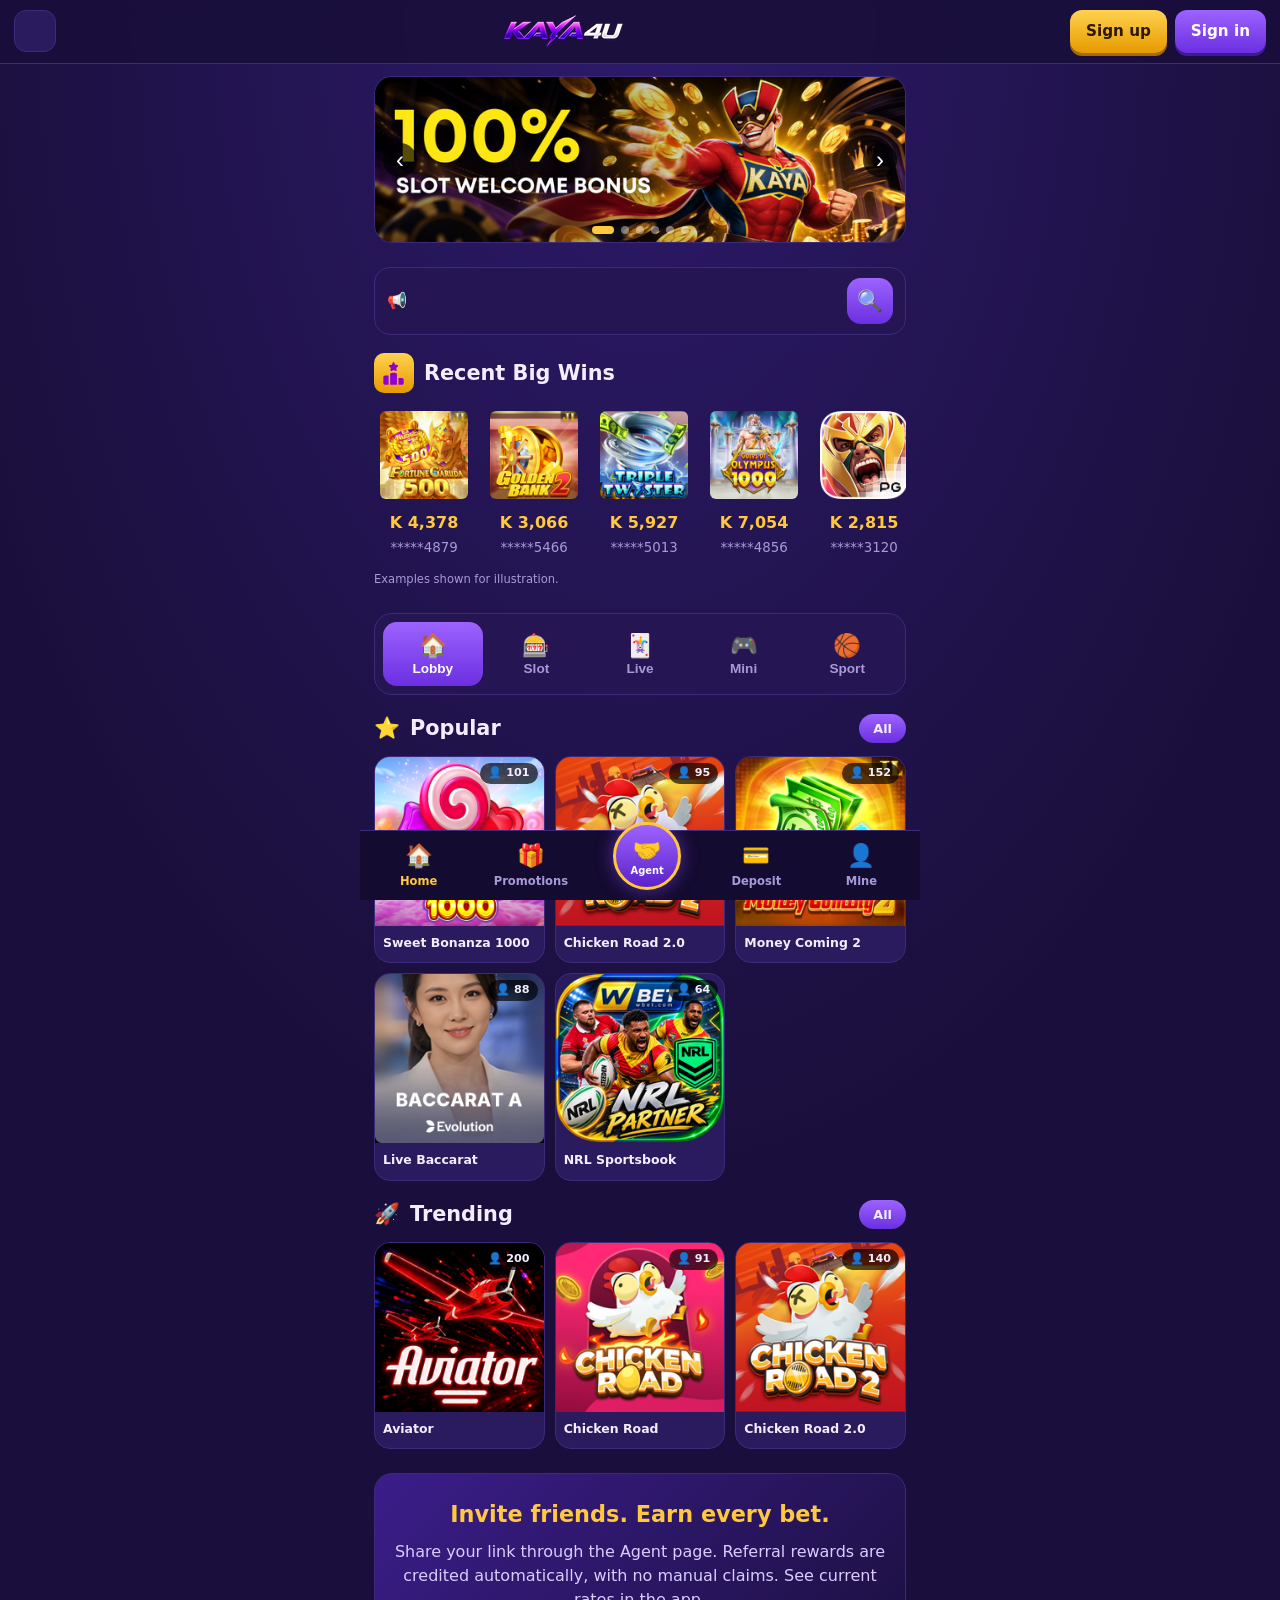
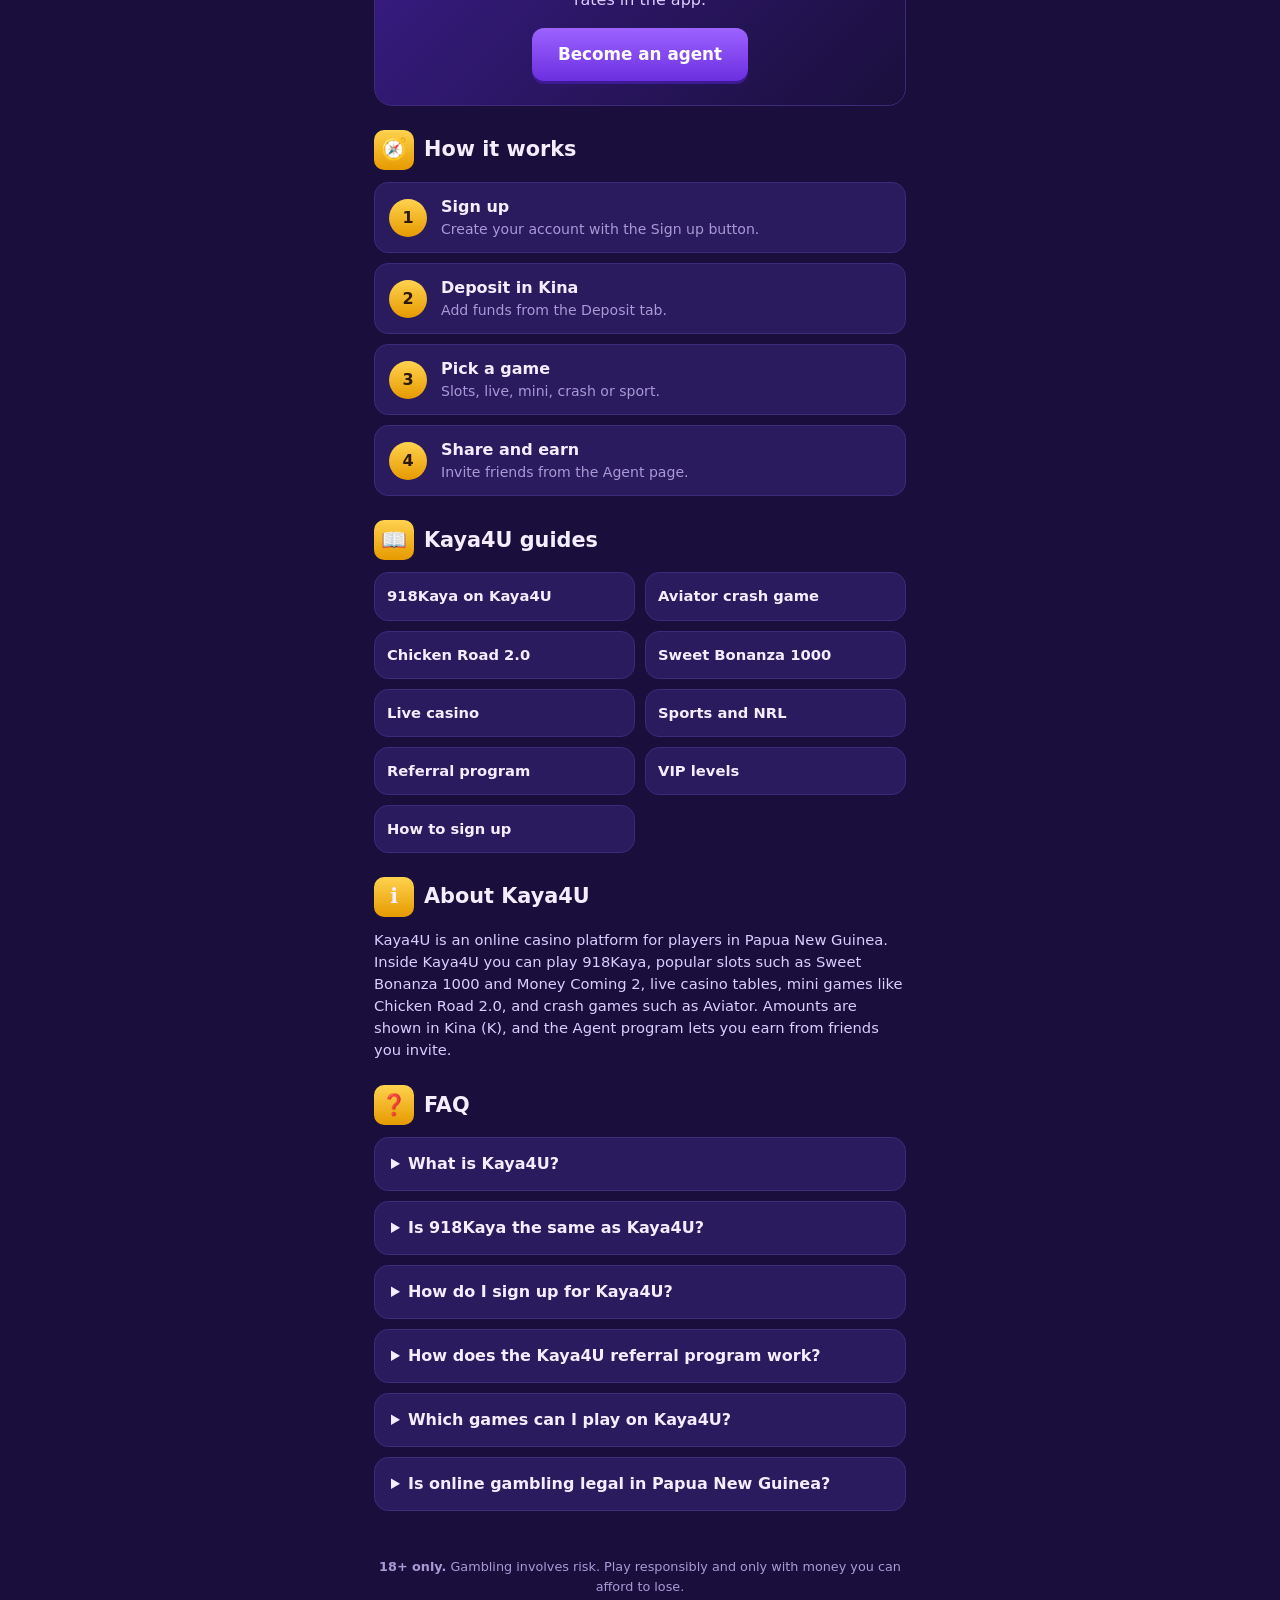
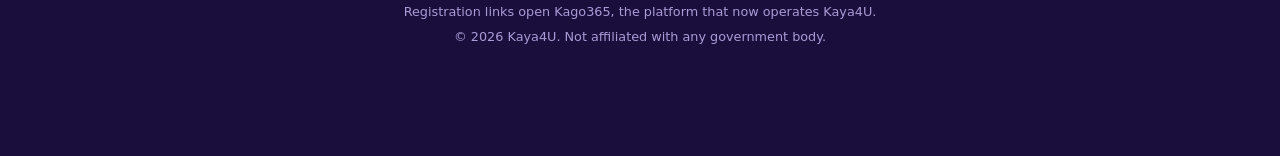
==== commit 509ecf86: "Point all register buttons to Kago365 referral link and add disclosure Co-Authored-By: Claude Sonnet" ====
--- a/index.html
+++ b/index.html
@@ -8,6 +8,7 @@
 <meta name="keywords" content="Kaya4U, Papua New Guinea online casino, PNG casino, online slots PNG, Kina casino, Aviator, Chicken Road">
 <meta name="robots" content="index, follow, max-image-preview:large">
 <meta name="theme-color" content="#1a0f3c">
+<meta name="google-site-verification" content="9u_K9AqlB6KuHaQk1PYFBMq0yW9GyuiVhTKJlOF-Fg8" />
 <link rel="canonical" href="https://www.kaya4u.app/">
 <link rel="icon" href="images/favicon.svg" type="image/svg+xml">
 
@@ -88,8 +89,8 @@
   </button>
   <a class="logo" href="/" aria-label="Kaya4U home"><img src="images/logo.png" alt="Kaya4U" width="120" height="32"></a>
   <div class="auth">
-    <a class="btn btn-gold" href="https://kaya4u.com/register" rel="nofollow noopener" data-cta="signup-header">Sign up</a>
-    <a class="btn btn-purple" href="https://kaya4u.com/register" rel="nofollow noopener" data-cta="login-header">Sign in</a>
+    <a class="btn btn-gold" href="https://kago365.com/RFA55188AA0" rel="nofollow noopener" data-cta="signup-header">Sign up</a>
+    <a class="btn btn-purple" href="https://kago365.com/RFA55188AA0" rel="nofollow noopener" data-cta="login-header">Sign in</a>
   </div>
   <nav class="nav" id="nav" hidden>
     <a href="#games">Games</a>
@@ -104,12 +105,12 @@
 
   <section class="slider" id="slider" aria-roledescription="carousel" aria-label="Promotions">
     <div class="slides" id="slides">
-      <a class="slide" href="https://kaya4u.com/register" rel="nofollow noopener" data-cta="banner-welcome" aria-roledescription="slide"><img src="images/banners/slot-welcome-bonus.png" alt="100% slot welcome bonus" width="640" height="200"></a>
-      <a class="slide" href="https://kaya4u.com/register" rel="nofollow noopener" data-cta="banner-referral" aria-roledescription="slide"><img src="images/banners/they-play-you-earn.png" alt="They play, you earn: 1% from your friends plus 0.5% from their friends" width="640" height="200" loading="lazy"></a>
-      <a class="slide" href="https://kaya4u.com/register" rel="nofollow noopener" data-cta="banner-leaderboard" aria-roledescription="slide"><img src="images/banners/referral-leaderboard.png" alt="Top referral leaderboard, win up to K8,888" width="640" height="200" loading="lazy"></a>
-      <a class="slide" href="https://kaya4u.com/register" rel="nofollow noopener" data-cta="banner-vip-salary" aria-roledescription="slide"><img src="images/banners/vip-salary.png" alt="VIP monthly salary up to K4,800" width="640" height="200" loading="lazy"></a>
-      <a class="slide" href="https://kaya4u.com/register" rel="nofollow noopener" data-cta="banner-daily" aria-roledescription="slide"><img src="images/banners/daily-bet-challenge.png" alt="Daily bet challenge, cash rewards up to K75" width="640" height="200" loading="lazy"></a>
-      <a class="slide" href="https://kaya4u.com/register" rel="nofollow noopener" data-cta="banner-vip-levelup" aria-roledescription="slide"><img src="images/banners/vip-level-up-bonus.png" alt="VIP level-up bonus up to K8,000" width="640" height="200" loading="lazy"></a>
+      <a class="slide" href="https://kago365.com/RFA55188AA0" rel="nofollow noopener" data-cta="banner-welcome" aria-roledescription="slide"><img src="images/banners/slot-welcome-bonus.png" alt="100% slot welcome bonus" width="640" height="200"></a>
+      <a class="slide" href="https://kago365.com/RFA55188AA0" rel="nofollow noopener" data-cta="banner-referral" aria-roledescription="slide"><img src="images/banners/they-play-you-earn.png" alt="They play, you earn: 1% from your friends plus 0.5% from their friends" width="640" height="200" loading="lazy"></a>
+      <a class="slide" href="https://kago365.com/RFA55188AA0" rel="nofollow noopener" data-cta="banner-leaderboard" aria-roledescription="slide"><img src="images/banners/referral-leaderboard.png" alt="Top referral leaderboard, win up to K8,888" width="640" height="200" loading="lazy"></a>
+      <a class="slide" href="https://kago365.com/RFA55188AA0" rel="nofollow noopener" data-cta="banner-vip-salary" aria-roledescription="slide"><img src="images/banners/vip-salary.png" alt="VIP monthly salary up to K4,800" width="640" height="200" loading="lazy"></a>
+      <a class="slide" href="https://kago365.com/RFA55188AA0" rel="nofollow noopener" data-cta="banner-daily" aria-roledescription="slide"><img src="images/banners/daily-bet-challenge.png" alt="Daily bet challenge, cash rewards up to K75" width="640" height="200" loading="lazy"></a>
+      <a class="slide" href="https://kago365.com/RFA55188AA0" rel="nofollow noopener" data-cta="banner-vip-levelup" aria-roledescription="slide"><img src="images/banners/vip-level-up-bonus.png" alt="VIP level-up bonus up to K8,000" width="640" height="200" loading="lazy"></a>
     </div>
     <button class="sl-btn prev" id="sl-prev" aria-label="Previous slide">‹</button>
     <button class="sl-btn next" id="sl-next" aria-label="Next slide">›</button>
@@ -124,21 +125,21 @@
   <div class="ticker" role="status" aria-live="off">
     <span class="ticker-ico" aria-hidden="true">📢</span>
     <div class="ticker-track"><span>LAUNCH SPECIAL: REGISTER NOW &nbsp;•&nbsp; PLAY SLOTS, LIVE &amp; CRASH GAMES IN KINA &nbsp;•&nbsp; INVITE FRIENDS AND EARN &nbsp;•&nbsp;</span></div>
-    <a class="search-btn" href="https://kaya4u.com/register" rel="nofollow noopener" aria-label="Browse games">🔍</a>
+    <a class="search-btn" href="https://kago365.com/RFA55188AA0" rel="nofollow noopener" aria-label="Browse games">🔍</a>
   </div>
 
   <section id="wins" aria-labelledby="wins-h">
     <h2 id="wins-h" class="sec-title"><span class="sec-ico"><img src="images/icon-wins.svg" alt="" width="26" height="26"></span> Recent Big Wins</h2>
     <div class="wins-wrap"><ul class="wins" id="wins-list">
-      <li class="win"><a href="https://kaya4u.com/register" rel="nofollow noopener"><img class="tile" src="images/games/fortune-garuda-500.png" alt="Fortune Garuda 500 slot" width="100" height="100" loading="lazy"><strong>K 4,378</strong><small>*****4879</small></a></li>
-      <li class="win"><a href="https://kaya4u.com/register" rel="nofollow noopener"><img class="tile" src="images/games/golden-bank-2.png" alt="Golden Bank 2 slot" width="100" height="100" loading="lazy"><strong>K 3,066</strong><small>*****5466</small></a></li>
-      <li class="win"><a href="https://kaya4u.com/register" rel="nofollow noopener"><img class="tile" src="images/games/triple-twister.png" alt="Triple Twister slot" width="100" height="100" loading="lazy"><strong>K 5,927</strong><small>*****5013</small></a></li>
-      <li class="win"><a href="https://kaya4u.com/register" rel="nofollow noopener"><img class="tile" src="images/games/gates-of-olympus-1000.png" alt="Gates of Olympus 1000 slot" width="100" height="100" loading="lazy"><strong>K 7,054</strong><small>*****4856</small></a></li>
-      <li class="win"><a href="https://kaya4u.com/register" rel="nofollow noopener"><img class="tile" src="images/games/pg-warrior.png" alt="PG Soft slot game" width="100" height="100" loading="lazy"><strong>K 2,815</strong><small>*****3120</small></a></li>
-      <li class="win"><a href="https://kaya4u.com/register" rel="nofollow noopener"><img class="tile" src="images/games/lucy.png" alt="Lucy slot game" width="100" height="100" loading="lazy"><strong>K 6,240</strong><small>*****7741</small></a></li>
-      <li class="win"><a href="https://kaya4u.com/register" rel="nofollow noopener"><img class="tile" src="images/games/pg-champion.png" alt="PG Soft champion slot game" width="100" height="100" loading="lazy"><strong>K 3,590</strong><small>*****2208</small></a></li>
-      <li class="win"><a href="https://kaya4u.com/register" rel="nofollow noopener"><img class="tile" src="images/games/lucky-elephant.png" alt="Lucky Elephant slot" width="100" height="100" loading="lazy"><strong>K 8,112</strong><small>*****6395</small></a></li>
-      <li class="win"><a href="https://kaya4u.com/register" rel="nofollow noopener"><img class="tile" src="images/games/zeus.jpg" alt="Ze Zeus slot" width="100" height="100" loading="lazy"><strong>K 4,967</strong><small>*****1584</small></a></li>
+      <li class="win"><a href="https://kago365.com/RFA55188AA0" rel="nofollow noopener"><img class="tile" src="images/games/fortune-garuda-500.png" alt="Fortune Garuda 500 slot" width="100" height="100" loading="lazy"><strong>K 4,378</strong><small>*****4879</small></a></li>
+      <li class="win"><a href="https://kago365.com/RFA55188AA0" rel="nofollow noopener"><img class="tile" src="images/games/golden-bank-2.png" alt="Golden Bank 2 slot" width="100" height="100" loading="lazy"><strong>K 3,066</strong><small>*****5466</small></a></li>
+      <li class="win"><a href="https://kago365.com/RFA55188AA0" rel="nofollow noopener"><img class="tile" src="images/games/triple-twister.png" alt="Triple Twister slot" width="100" height="100" loading="lazy"><strong>K 5,927</strong><small>*****5013</small></a></li>
+      <li class="win"><a href="https://kago365.com/RFA55188AA0" rel="nofollow noopener"><img class="tile" src="images/games/gates-of-olympus-1000.png" alt="Gates of Olympus 1000 slot" width="100" height="100" loading="lazy"><strong>K 7,054</strong><small>*****4856</small></a></li>
+      <li class="win"><a href="https://kago365.com/RFA55188AA0" rel="nofollow noopener"><img class="tile" src="images/games/pg-warrior.png" alt="PG Soft slot game" width="100" height="100" loading="lazy"><strong>K 2,815</strong><small>*****3120</small></a></li>
+      <li class="win"><a href="https://kago365.com/RFA55188AA0" rel="nofollow noopener"><img class="tile" src="images/games/lucy.png" alt="Lucy slot game" width="100" height="100" loading="lazy"><strong>K 6,240</strong><small>*****7741</small></a></li>
+      <li class="win"><a href="https://kago365.com/RFA55188AA0" rel="nofollow noopener"><img class="tile" src="images/games/pg-champion.png" alt="PG Soft champion slot game" width="100" height="100" loading="lazy"><strong>K 3,590</strong><small>*****2208</small></a></li>
+      <li class="win"><a href="https://kago365.com/RFA55188AA0" rel="nofollow noopener"><img class="tile" src="images/games/lucky-elephant.png" alt="Lucky Elephant slot" width="100" height="100" loading="lazy"><strong>K 8,112</strong><small>*****6395</small></a></li>
+      <li class="win"><a href="https://kago365.com/RFA55188AA0" rel="nofollow noopener"><img class="tile" src="images/games/zeus.jpg" alt="Ze Zeus slot" width="100" height="100" loading="lazy"><strong>K 4,967</strong><small>*****1584</small></a></li>
     </ul></div>
     <p class="note">Examples shown for illustration.</p>
   </section>
@@ -153,27 +154,27 @@
       <button class="tab" role="tab" aria-selected="false" data-cat="sport"><i>🏀</i>Sport</button>
     </div>
 
-    <h3 class="sec-title"><span class="sec-ico">⭐</span> Popular <a class="pill" href="https://kaya4u.com/register" rel="nofollow noopener">All</a></h3>
+    <h3 class="sec-title"><span class="sec-ico">⭐</span> Popular <a class="pill" href="https://kago365.com/RFA55188AA0" rel="nofollow noopener">All</a></h3>
     <div class="cards">
-      <a class="card" href="https://kaya4u.com/register" rel="nofollow noopener" data-cat="slot"><div class="art"><img src="images/games/sweet-bonanza-1000.png" alt="Sweet Bonanza 1000 slot" width="200" height="200" loading="lazy"><em>👤 101</em></div><h4>Sweet Bonanza 1000</h4></a>
-      <a class="card" href="https://kaya4u.com/register" rel="nofollow noopener" data-cat="mini"><div class="art"><img src="images/games/chicken-road-2.png" alt="Chicken Road 2.0 game" width="200" height="200" loading="lazy"><em>👤 95</em></div><h4>Chicken Road 2.0</h4></a>
-      <a class="card" href="https://kaya4u.com/register" rel="nofollow noopener" data-cat="slot"><div class="art"><img src="images/games/money-coming-2.png" alt="Money Coming 2 slot" width="200" height="200" loading="lazy"><em>👤 152</em></div><h4>Money Coming 2</h4></a>
-      <a class="card" href="https://kaya4u.com/register" rel="nofollow noopener" data-cat="live"><div class="art"><img class="top" src="images/games/live-baccarat.webp" alt="Live Baccarat by Evolution" width="400" height="534" loading="lazy"><em>👤 88</em></div><h4>Live Baccarat</h4></a>
-      <a class="card" href="https://kaya4u.com/register" rel="nofollow noopener" data-cat="sport"><div class="art"><img src="images/games/nrl-partner.png" alt="NRL Partner sportsbook" width="200" height="200" loading="lazy"><em>👤 64</em></div><h4>NRL Sportsbook</h4></a>
-    </div>
-
-    <h3 class="sec-title"><span class="sec-ico">🚀</span> Trending <a class="pill" href="https://kaya4u.com/register" rel="nofollow noopener">All</a></h3>
+      <a class="card" href="https://kago365.com/RFA55188AA0" rel="nofollow noopener" data-cat="slot"><div class="art"><img src="images/games/sweet-bonanza-1000.png" alt="Sweet Bonanza 1000 slot" width="200" height="200" loading="lazy"><em>👤 101</em></div><h4>Sweet Bonanza 1000</h4></a>
+      <a class="card" href="https://kago365.com/RFA55188AA0" rel="nofollow noopener" data-cat="mini"><div class="art"><img src="images/games/chicken-road-2.png" alt="Chicken Road 2.0 game" width="200" height="200" loading="lazy"><em>👤 95</em></div><h4>Chicken Road 2.0</h4></a>
+      <a class="card" href="https://kago365.com/RFA55188AA0" rel="nofollow noopener" data-cat="slot"><div class="art"><img src="images/games/money-coming-2.png" alt="Money Coming 2 slot" width="200" height="200" loading="lazy"><em>👤 152</em></div><h4>Money Coming 2</h4></a>
+      <a class="card" href="https://kago365.com/RFA55188AA0" rel="nofollow noopener" data-cat="live"><div class="art"><img class="top" src="images/games/live-baccarat.webp" alt="Live Baccarat by Evolution" width="400" height="534" loading="lazy"><em>👤 88</em></div><h4>Live Baccarat</h4></a>
+      <a class="card" href="https://kago365.com/RFA55188AA0" rel="nofollow noopener" data-cat="sport"><div class="art"><img src="images/games/nrl-partner.png" alt="NRL Partner sportsbook" width="200" height="200" loading="lazy"><em>👤 64</em></div><h4>NRL Sportsbook</h4></a>
+    </div>
+
+    <h3 class="sec-title"><span class="sec-ico">🚀</span> Trending <a class="pill" href="https://kago365.com/RFA55188AA0" rel="nofollow noopener">All</a></h3>
     <div class="cards">
-      <a class="card" href="https://kaya4u.com/register" rel="nofollow noopener" data-cat="mini"><div class="art"><img src="images/games/aviator.png" alt="Aviator crash game" width="200" height="200" loading="lazy"><em>👤 200</em></div><h4>Aviator</h4></a>
-      <a class="card" href="https://kaya4u.com/register" rel="nofollow noopener" data-cat="mini"><div class="art"><img src="images/games/chicken-road.png" alt="Chicken Road game" width="200" height="200" loading="lazy"><em>👤 91</em></div><h4>Chicken Road</h4></a>
-      <a class="card" href="https://kaya4u.com/register" rel="nofollow noopener" data-cat="mini"><div class="art"><img src="images/games/chicken-road-2.png" alt="Chicken Road 2.0 game" width="200" height="200" loading="lazy"><em>👤 140</em></div><h4>Chicken Road 2.0</h4></a>
+      <a class="card" href="https://kago365.com/RFA55188AA0" rel="nofollow noopener" data-cat="mini"><div class="art"><img src="images/games/aviator.png" alt="Aviator crash game" width="200" height="200" loading="lazy"><em>👤 200</em></div><h4>Aviator</h4></a>
+      <a class="card" href="https://kago365.com/RFA55188AA0" rel="nofollow noopener" data-cat="mini"><div class="art"><img src="images/games/chicken-road.png" alt="Chicken Road game" width="200" height="200" loading="lazy"><em>👤 91</em></div><h4>Chicken Road</h4></a>
+      <a class="card" href="https://kago365.com/RFA55188AA0" rel="nofollow noopener" data-cat="mini"><div class="art"><img src="images/games/chicken-road-2.png" alt="Chicken Road 2.0 game" width="200" height="200" loading="lazy"><em>👤 140</em></div><h4>Chicken Road 2.0</h4></a>
     </div>
   </section>
 
   <section id="agent" class="agent" aria-labelledby="agent-h">
     <h2 id="agent-h">Invite friends. Earn every bet.</h2>
     <p>Share your link through the Agent page. Referral rewards are credited automatically, with no manual claims. See current rates in the app.</p>
-    <a class="btn btn-purple btn-lg" href="https://kaya4u.com/register" rel="nofollow noopener" data-cta="signup-agent">Become an agent</a>
+    <a class="btn btn-purple btn-lg" href="https://kago365.com/RFA55188AA0" rel="nofollow noopener" data-cta="signup-agent">Become an agent</a>
   </section>
 
   <section id="how" aria-labelledby="how-h">
@@ -220,15 +221,16 @@
 
 <footer class="footer">
   <p><strong>18+ only.</strong> Gambling involves risk. Play responsibly and only with money you can afford to lose.</p>
+  <p>Registration links open Kago365, the platform that now operates Kaya4U.</p>
   <p>&copy; <span id="yr">2026</span> Kaya4U. Not affiliated with any government body.</p>
 </footer>
 
 <nav class="tabbar" aria-label="Quick links">
   <a href="#games" class="on"><i>🏠</i>Home</a>
-  <a href="https://kaya4u.com/register" rel="nofollow noopener"><i>🎁</i>Promotions</a>
-  <a class="fab" href="https://kaya4u.com/register" rel="nofollow noopener" aria-label="Agent"><i>🤝</i><span>Agent</span></a>
-  <a href="https://kaya4u.com/register" rel="nofollow noopener"><i>💳</i>Deposit</a>
-  <a href="https://kaya4u.com/register" rel="nofollow noopener"><i>👤</i>Mine</a>
+  <a href="https://kago365.com/RFA55188AA0" rel="nofollow noopener"><i>🎁</i>Promotions</a>
+  <a class="fab" href="https://kago365.com/RFA55188AA0" rel="nofollow noopener" aria-label="Agent"><i>🤝</i><span>Agent</span></a>
+  <a href="https://kago365.com/RFA55188AA0" rel="nofollow noopener"><i>💳</i>Deposit</a>
+  <a href="https://kago365.com/RFA55188AA0" rel="nofollow noopener"><i>👤</i>Mine</a>
 </nav>
 
 <script src="js/main.js" defer></script>
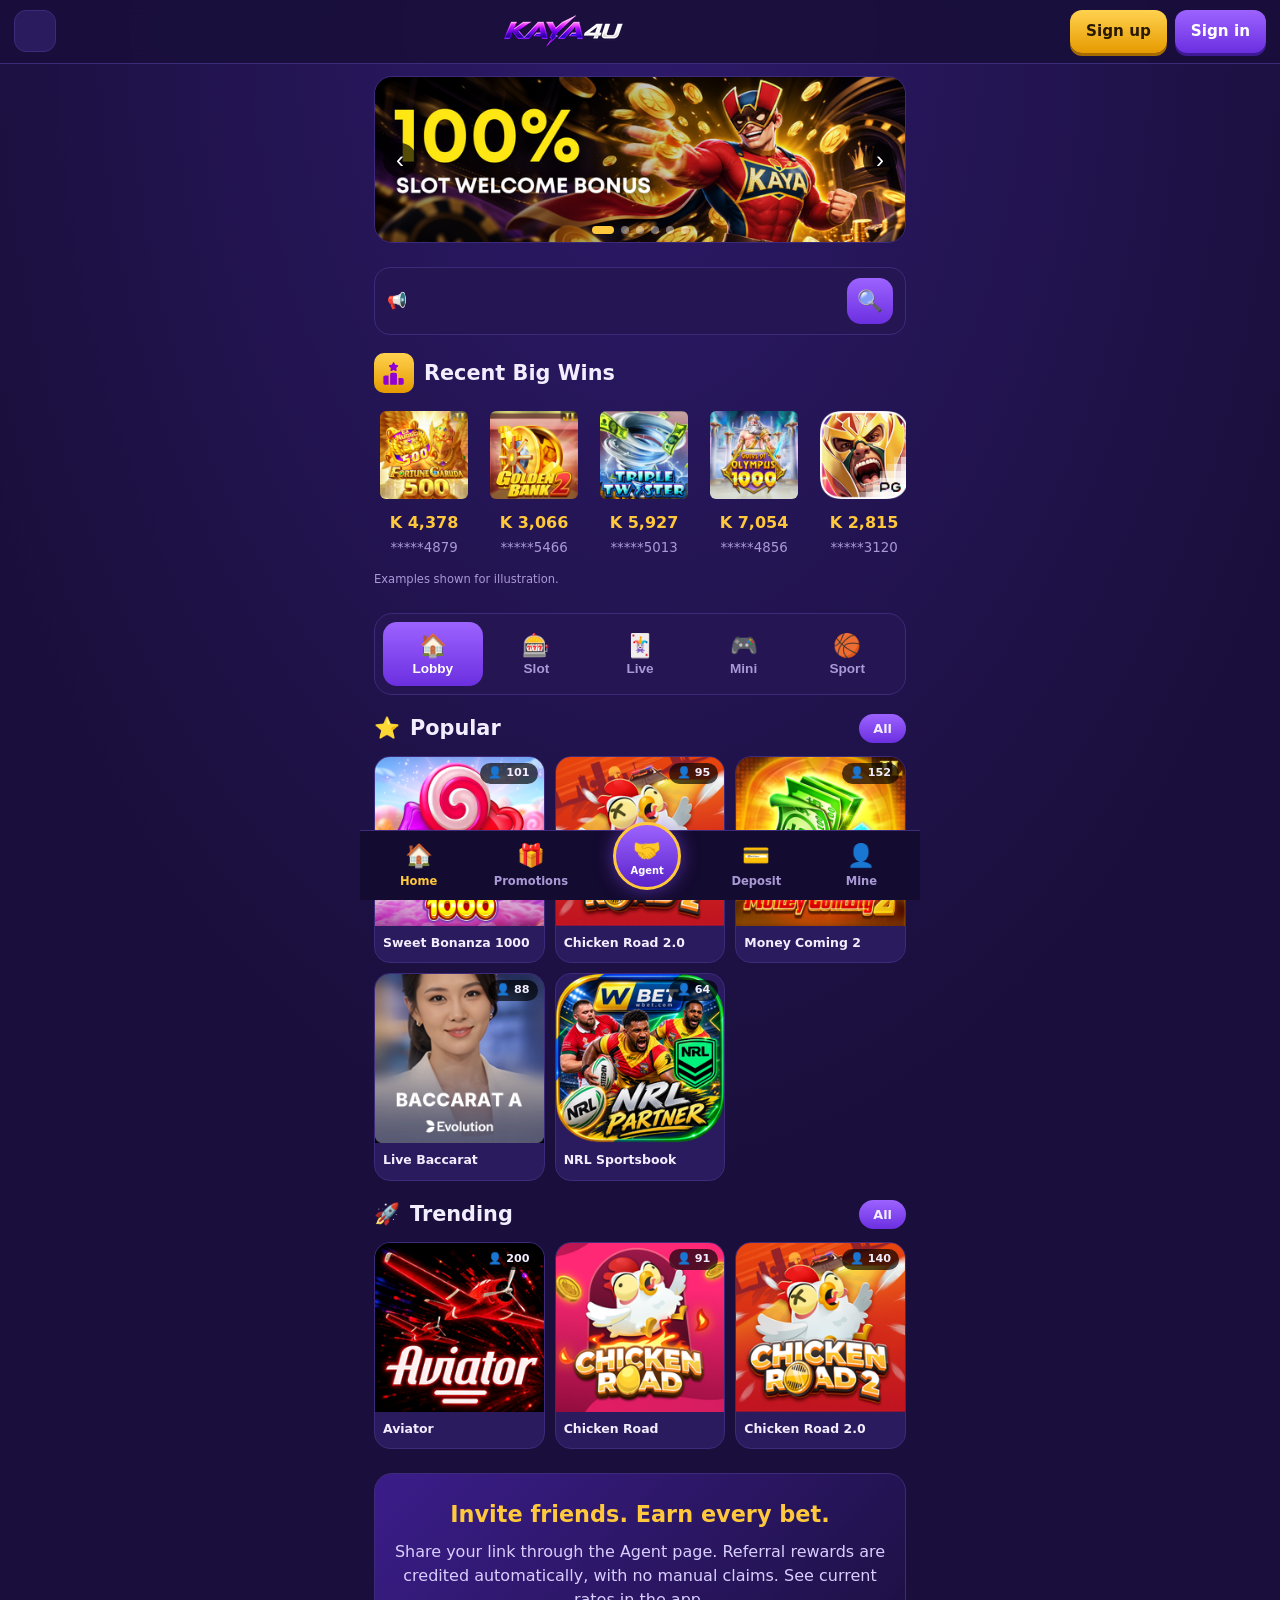
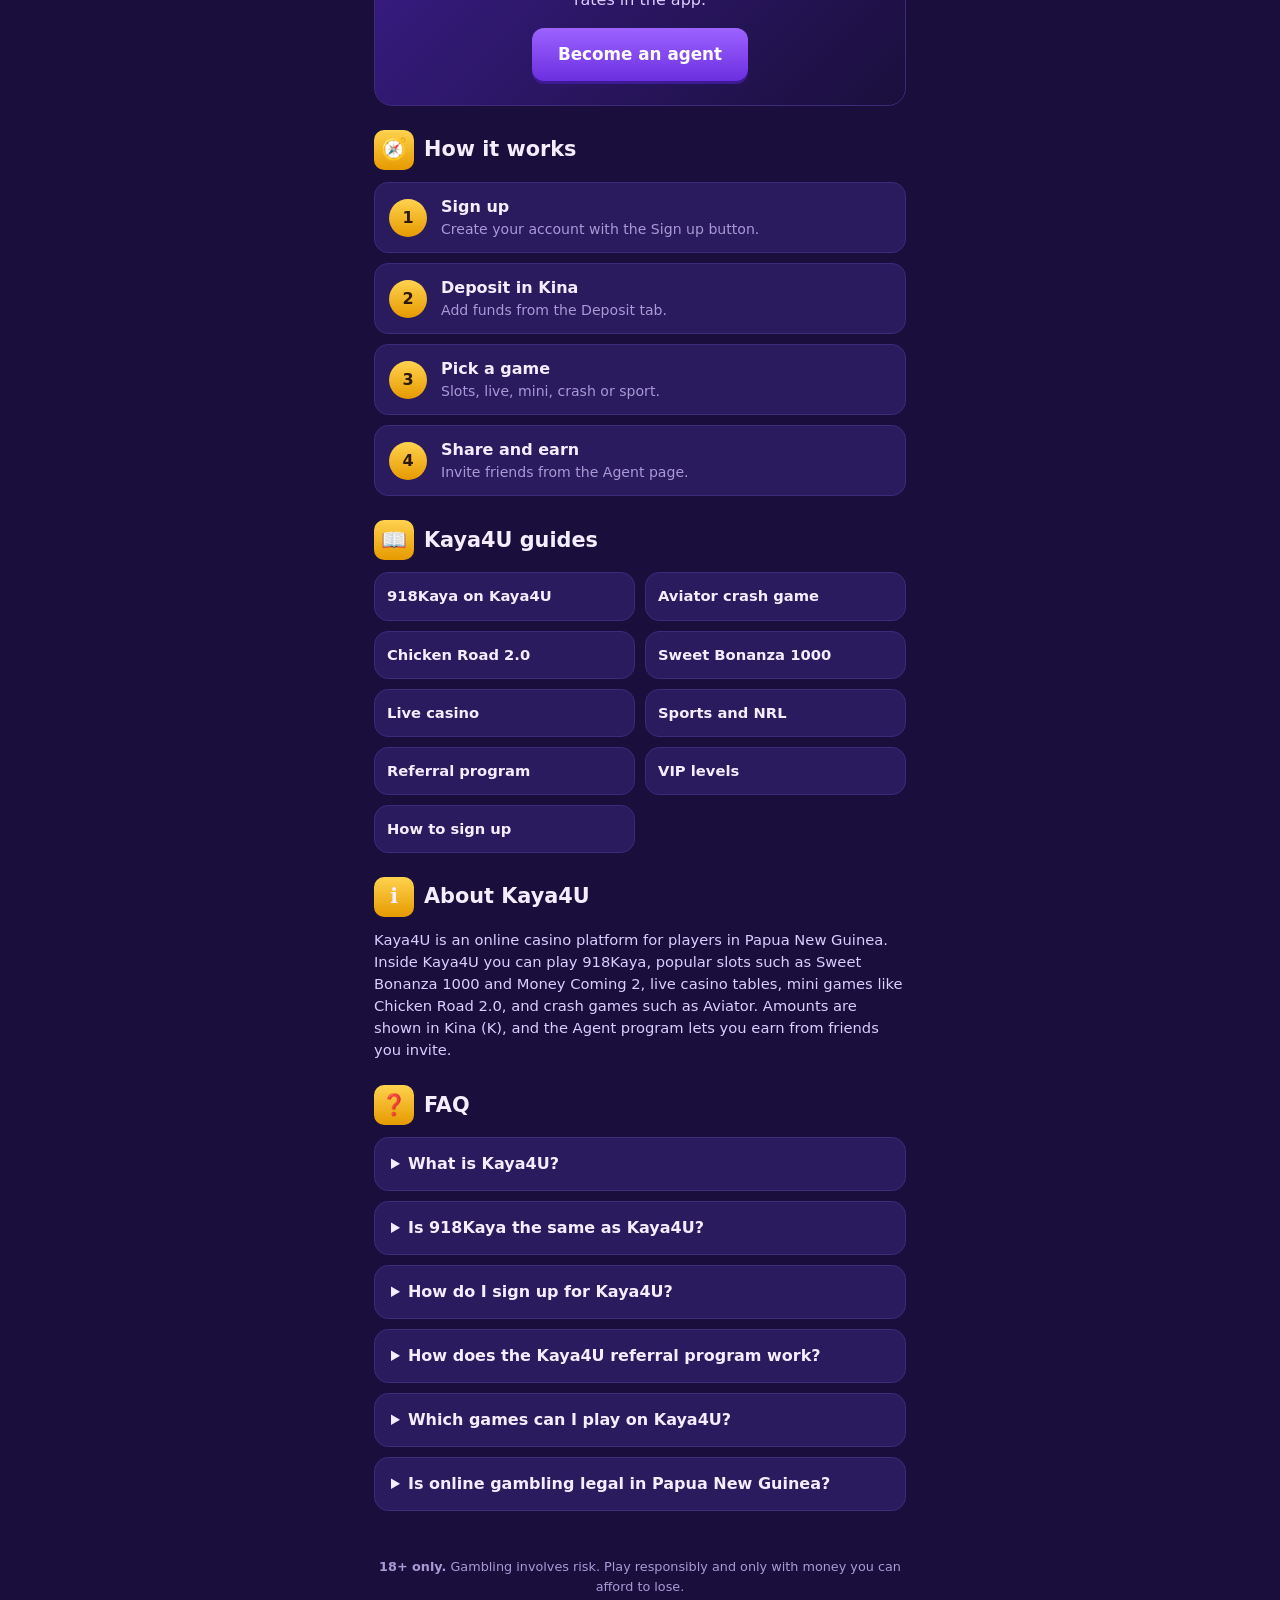
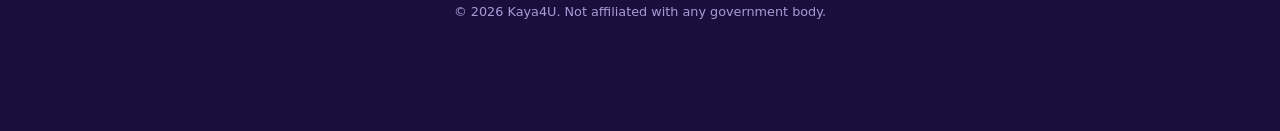
==== commit 8e972a89: "Remove Kago365 registration disclosure line Co-Authored-By: Claude Sonnet 5.5 <noreply@anthropic.com" ====
--- a/index.html
+++ b/index.html
@@ -221,7 +221,6 @@
 
 <footer class="footer">
   <p><strong>18+ only.</strong> Gambling involves risk. Play responsibly and only with money you can afford to lose.</p>
-  <p>Registration links open Kago365, the platform that now operates Kaya4U.</p>
   <p>&copy; <span id="yr">2026</span> Kaya4U. Not affiliated with any government body.</p>
 </footer>
 
